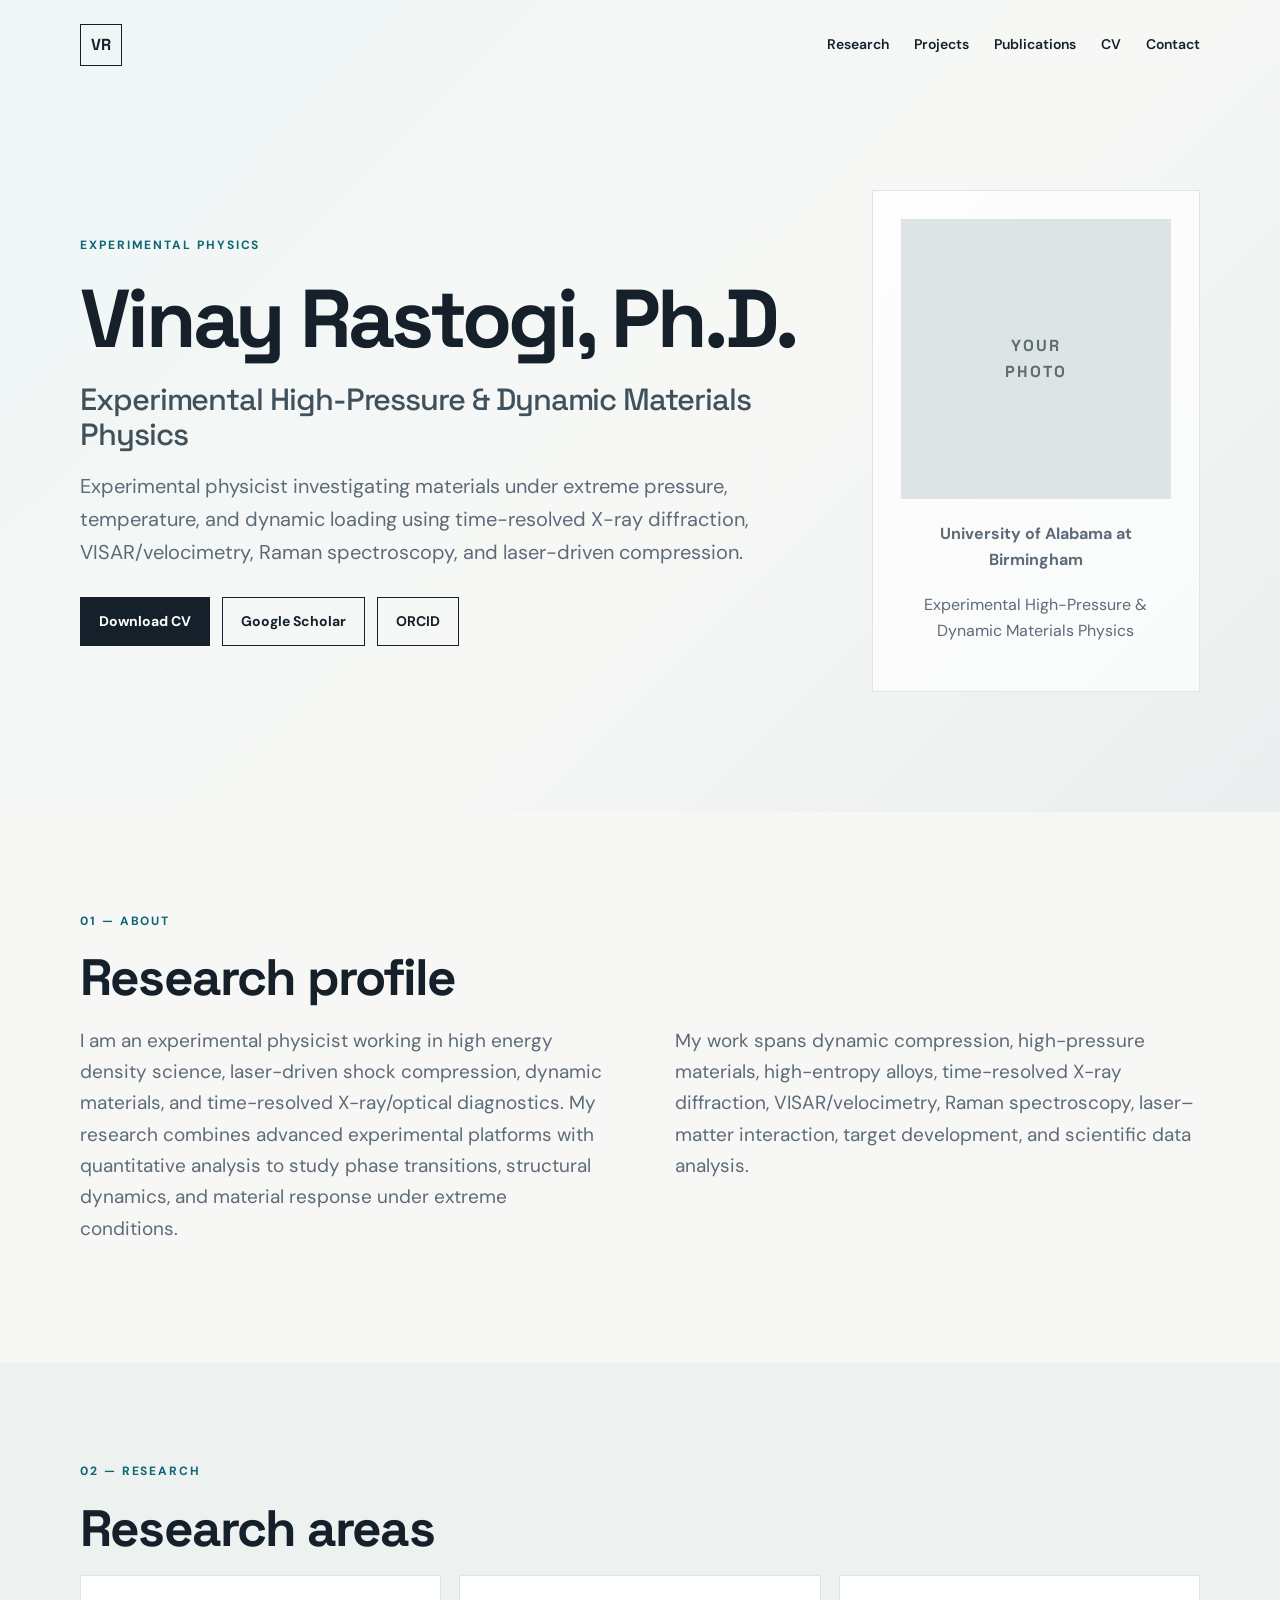
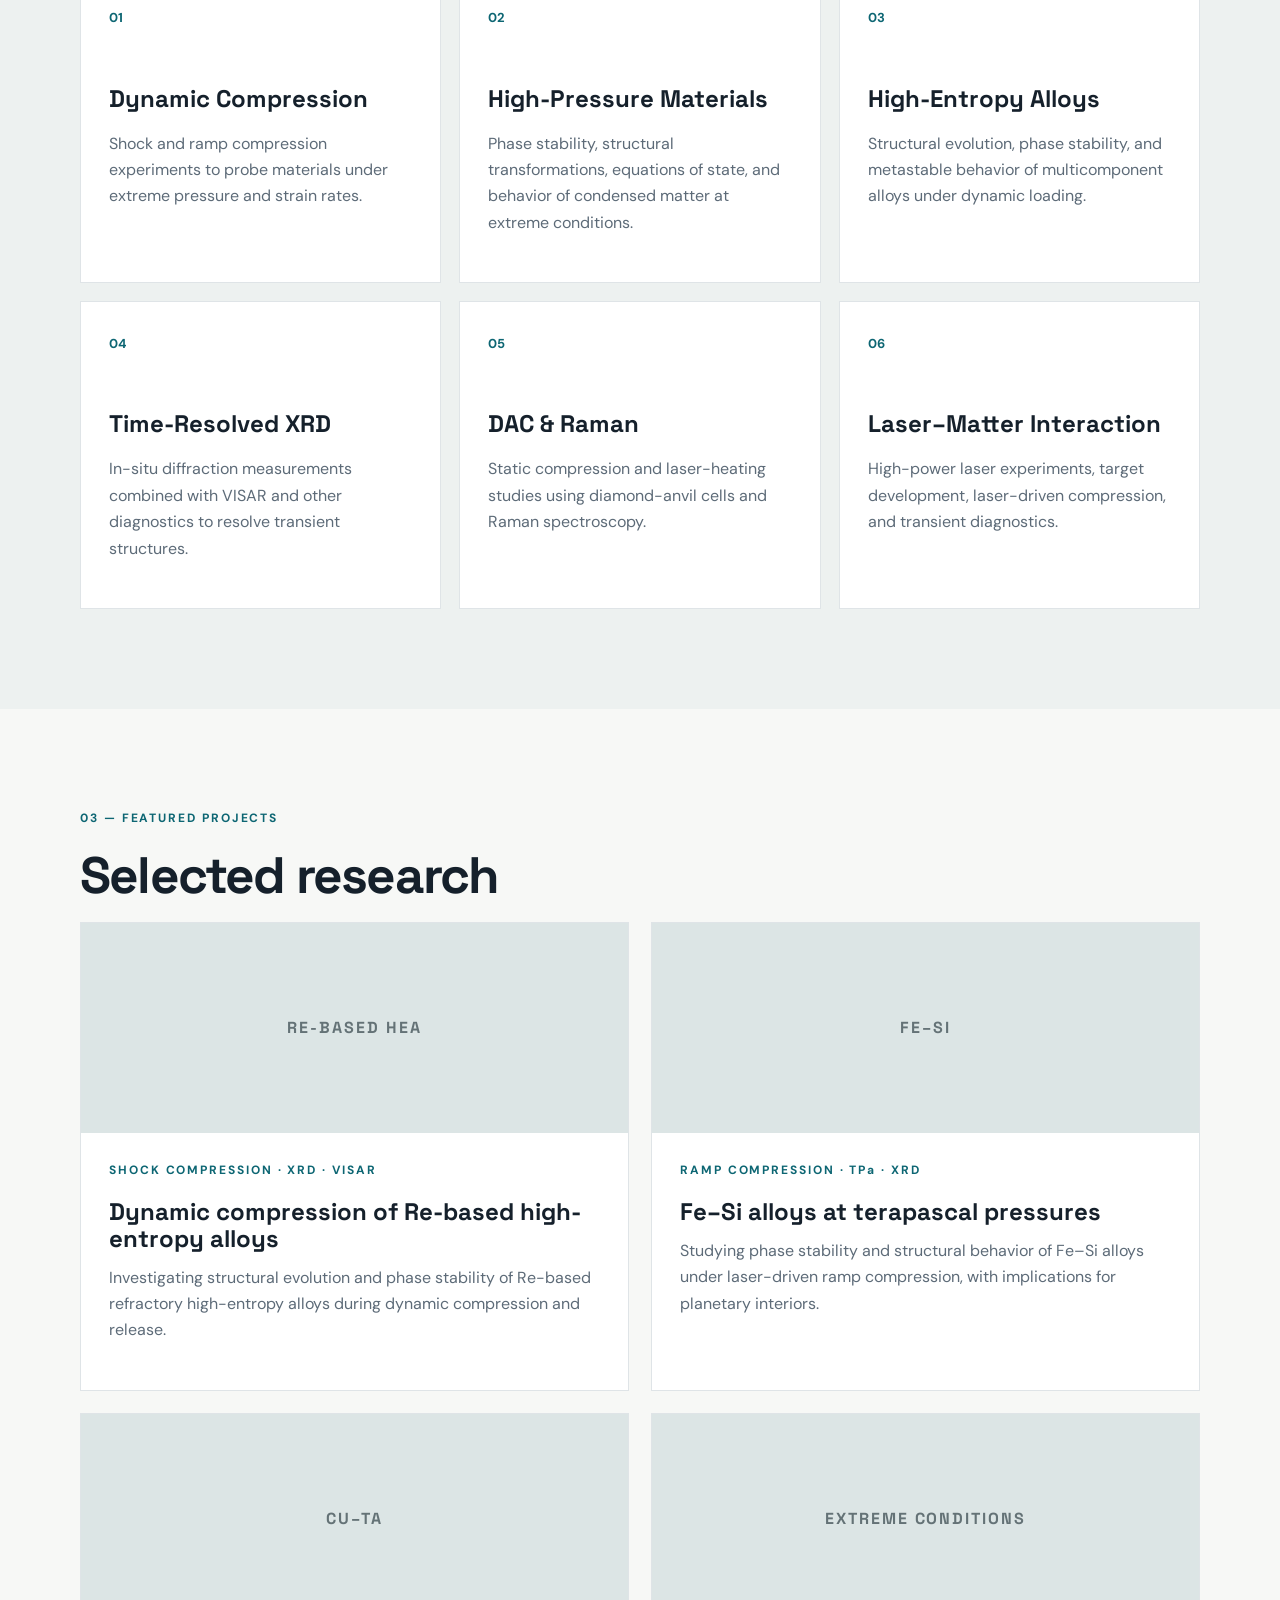
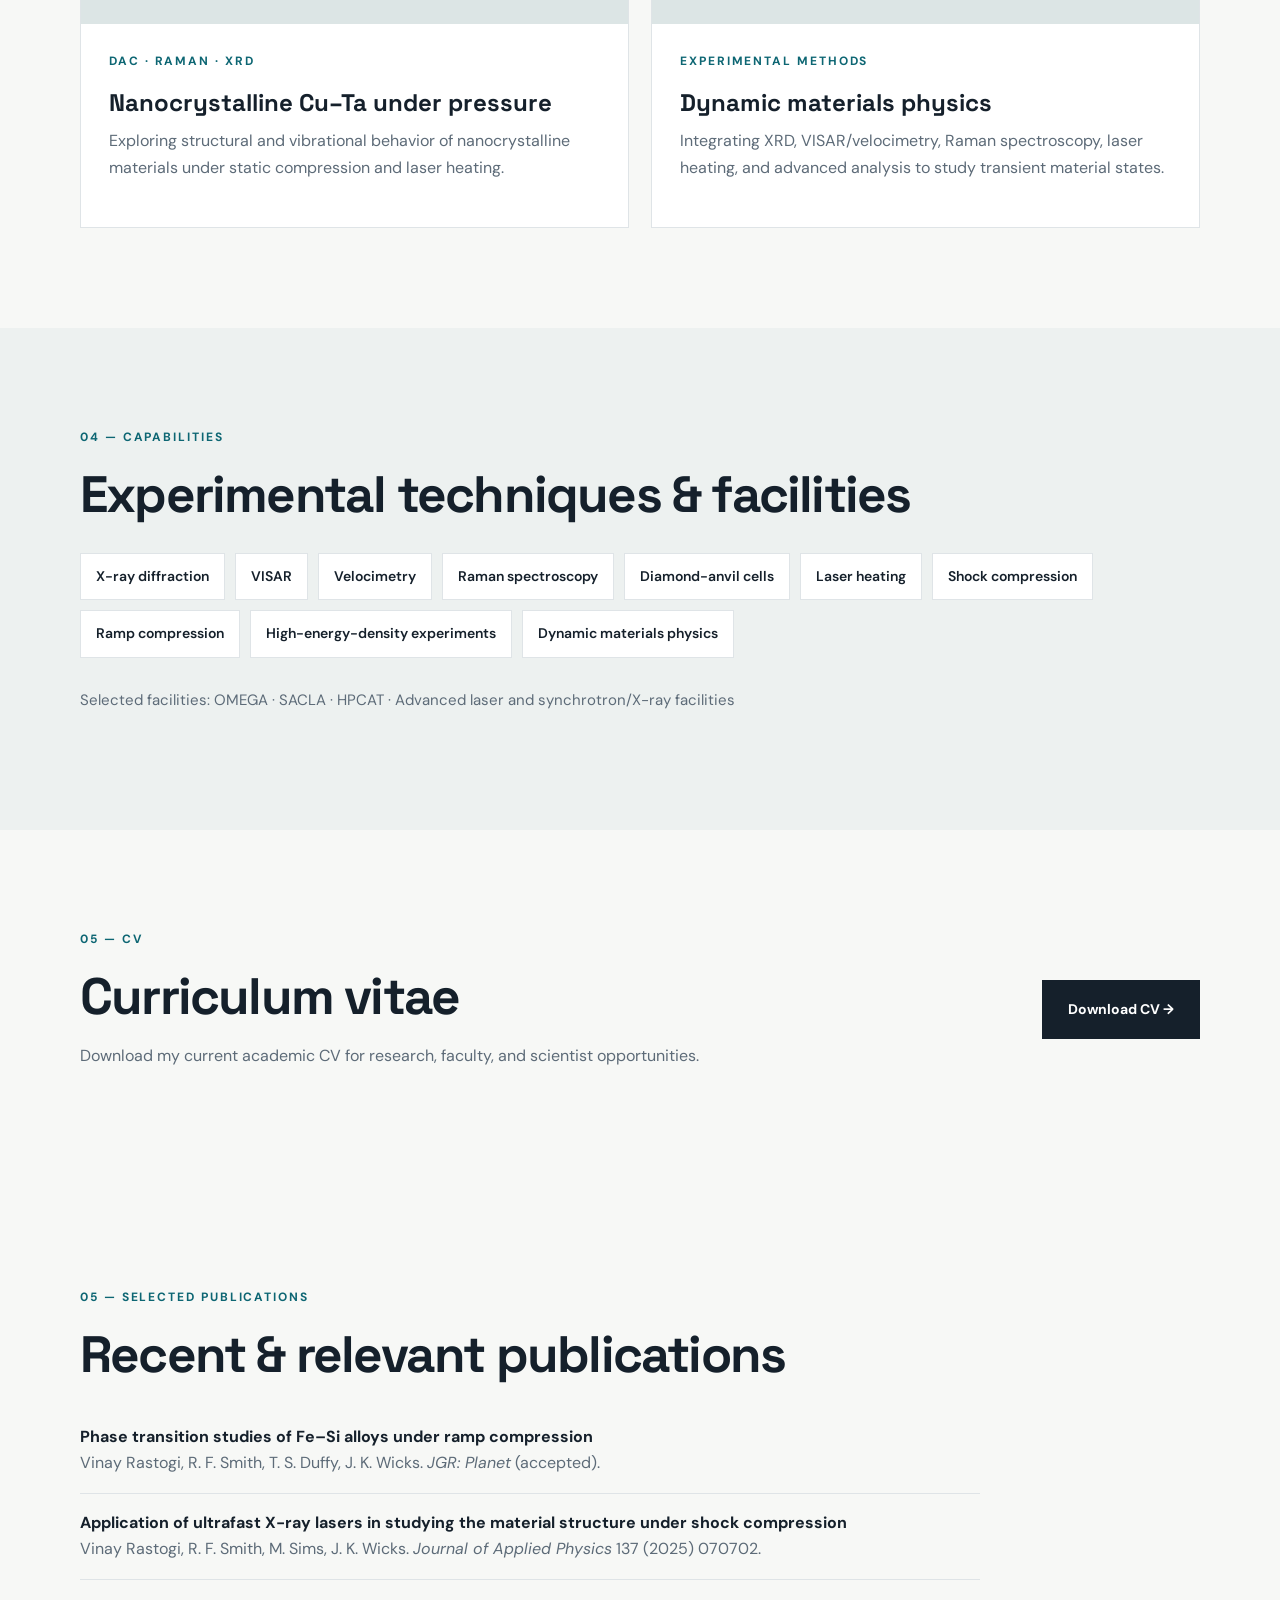
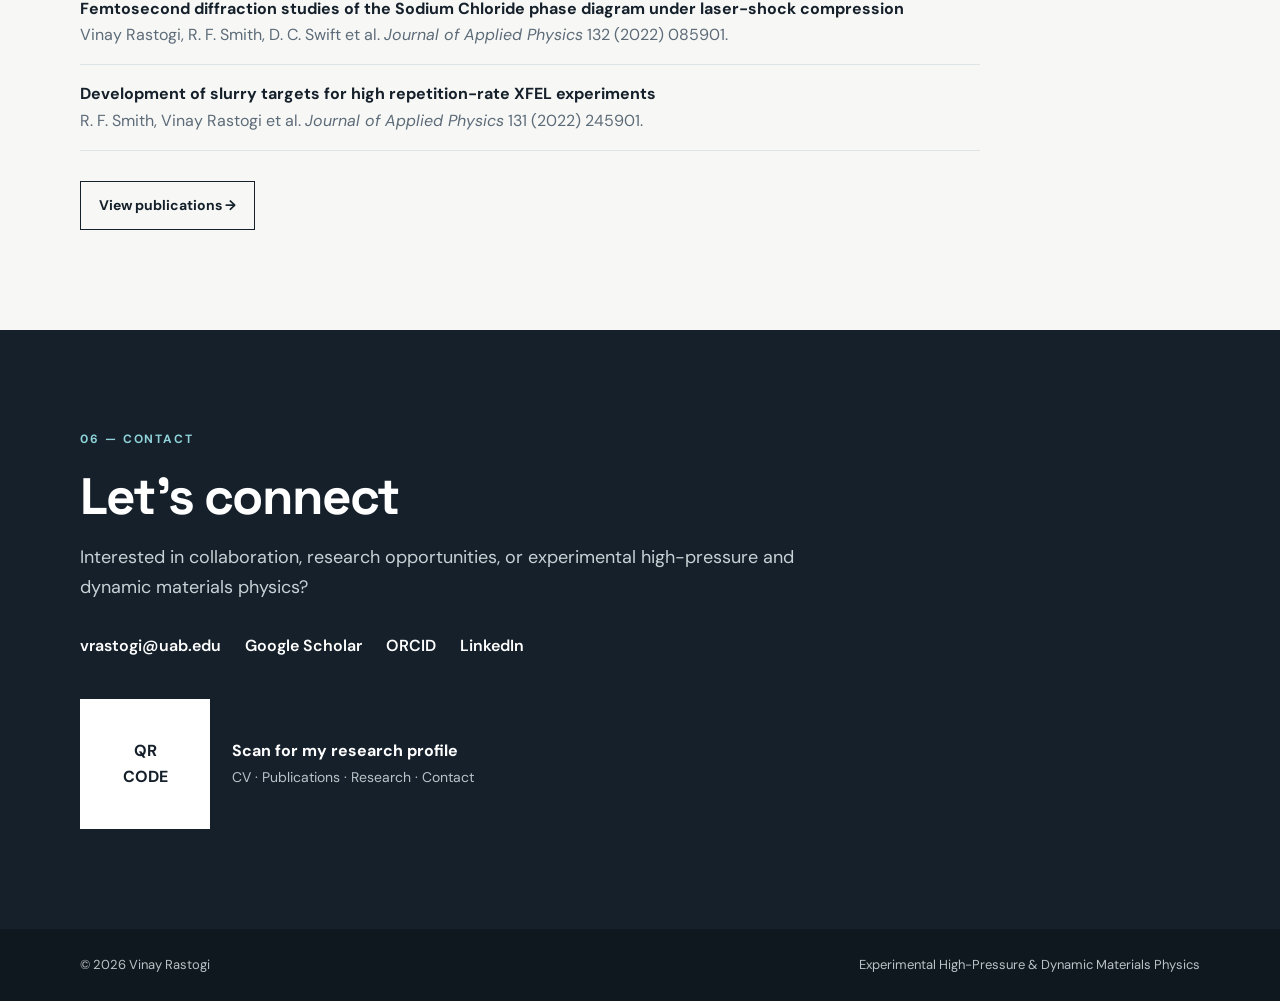
==== index.html @ 96723e89 "Add files via upload Initial website" ====
<!DOCTYPE html>
<html lang="en">
<head>
  <meta charset="UTF-8">
  <meta name="viewport" content="width=device-width, initial-scale=1.0">
  <title>Vinay Rastogi | Experimental High-Pressure & Dynamic Materials Physics</title>
  <meta name="description" content="Academic research profile of Vinay Rastogi, experimental physicist working in high-pressure and dynamic materials physics.">
  <link rel="stylesheet" href="style.css">
</head>
<body>
<header class="hero">
  <nav class="nav container">
    <a class="brand" href="index.html">VR</a>
    <div class="navlinks">
      <a href="#research">Research</a>
      <a href="#projects">Projects</a>
      <a href="publications.html">Publications</a>
      <a href="#cv">CV</a>
      <a href="#contact">Contact</a>
    </div>
  </nav>

  <div class="container hero-content">
    <div>
      <p class="eyebrow">EXPERIMENTAL PHYSICS</p>
      <h1>Vinay Rastogi, Ph.D.</h1>
      <h2>Experimental High-Pressure &amp; Dynamic Materials Physics</h2>
      <p class="lead">
        Experimental physicist investigating materials under extreme pressure,
        temperature, and dynamic loading using time-resolved X-ray diffraction,
        VISAR/velocimetry, Raman spectroscopy, and laser-driven compression.
      </p>
      <div class="buttons">
        <a class="button primary" href="CV_Vinay_Rastogi.pdf">Download CV</a>
        <a class="button" href="https://scholar.google.com/citations?user=3i2ZerMAAAAJ&hl=en" target="_blank" rel="noopener">Google Scholar</a>
        <a class="button" href="https://orcid.org/0000-0002-3988-6908" target="_blank" rel="noopener">ORCID</a>
      </div>
    </div>
    <div class="profile-card">
      <div class="profile-placeholder">YOUR<br>PHOTO</div>
      <p><strong>University of Alabama at Birmingham</strong></p>
      <p>Experimental High-Pressure &amp; Dynamic Materials Physics</p>
    </div>
  </div>
</header>

<main>
<section id="about" class="section container">
  <div class="section-label">01 — ABOUT</div>
  <h2>Research profile</h2>
  <div class="two-col">
    <p>
      I am an experimental physicist working in high energy density science,
      laser-driven shock compression, dynamic materials, and time-resolved
      X-ray/optical diagnostics. My research combines advanced experimental
      platforms with quantitative analysis to study phase transitions,
      structural dynamics, and material response under extreme conditions.
    </p>
    <p>
      My work spans dynamic compression, high-pressure materials, high-entropy
      alloys, time-resolved X-ray diffraction, VISAR/velocimetry, Raman
      spectroscopy, laser–matter interaction, target development, and
      scientific data analysis.
    </p>
  </div>
</section>

<section id="research" class="section alt">
  <div class="container">
    <div class="section-label">02 — RESEARCH</div>
    <h2>Research areas</h2>
    <div class="cards">
      <article class="card"><span>01</span><h3>Dynamic Compression</h3><p>Shock and ramp compression experiments to probe materials under extreme pressure and strain rates.</p></article>
      <article class="card"><span>02</span><h3>High-Pressure Materials</h3><p>Phase stability, structural transformations, equations of state, and behavior of condensed matter at extreme conditions.</p></article>
      <article class="card"><span>03</span><h3>High-Entropy Alloys</h3><p>Structural evolution, phase stability, and metastable behavior of multicomponent alloys under dynamic loading.</p></article>
      <article class="card"><span>04</span><h3>Time-Resolved XRD</h3><p>In-situ diffraction measurements combined with VISAR and other diagnostics to resolve transient structures.</p></article>
      <article class="card"><span>05</span><h3>DAC &amp; Raman</h3><p>Static compression and laser-heating studies using diamond-anvil cells and Raman spectroscopy.</p></article>
      <article class="card"><span>06</span><h3>Laser–Matter Interaction</h3><p>High-power laser experiments, target development, laser-driven compression, and transient diagnostics.</p></article>
    </div>
  </div>
</section>

<section id="projects" class="section container">
  <div class="section-label">03 — FEATURED PROJECTS</div>
  <h2>Selected research</h2>
  <div class="project-grid">
    <article class="project">
      <div class="project-image">RE-BASED HEA</div>
      <div class="project-body">
        <p class="tag">SHOCK COMPRESSION · XRD · VISAR</p>
        <h3>Dynamic compression of Re-based high-entropy alloys</h3>
        <p>Investigating structural evolution and phase stability of Re-based refractory high-entropy alloys during dynamic compression and release.</p>
      </div>
    </article>
    <article class="project">
      <div class="project-image">FE–SI</div>
      <div class="project-body">
        <p class="tag">RAMP COMPRESSION · TPa · XRD</p>
        <h3>Fe–Si alloys at terapascal pressures</h3>
        <p>Studying phase stability and structural behavior of Fe–Si alloys under laser-driven ramp compression, with implications for planetary interiors.</p>
      </div>
    </article>
    <article class="project">
      <div class="project-image">CU–TA</div>
      <div class="project-body">
        <p class="tag">DAC · RAMAN · XRD</p>
        <h3>Nanocrystalline Cu–Ta under pressure</h3>
        <p>Exploring structural and vibrational behavior of nanocrystalline materials under static compression and laser heating.</p>
      </div>
    </article>
    <article class="project">
      <div class="project-image">EXTREME CONDITIONS</div>
      <div class="project-body">
        <p class="tag">EXPERIMENTAL METHODS</p>
        <h3>Dynamic materials physics</h3>
        <p>Integrating XRD, VISAR/velocimetry, Raman spectroscopy, laser heating, and advanced analysis to study transient material states.</p>
      </div>
    </article>
  </div>
</section>

<section class="section alt">
  <div class="container">
    <div class="section-label">04 — CAPABILITIES</div>
    <h2>Experimental techniques &amp; facilities</h2>
    <div class="tech-list">
      <span>X-ray diffraction</span><span>VISAR</span><span>Velocimetry</span><span>Raman spectroscopy</span>
      <span>Diamond-anvil cells</span><span>Laser heating</span><span>Shock compression</span><span>Ramp compression</span>
      <span>High-energy-density experiments</span><span>Dynamic materials physics</span>
    </div>
    <p class="facilities">Selected facilities: OMEGA · SACLA · HPCAT · Advanced laser and synchrotron/X-ray facilities</p>
  </div>
</section>

<section id="cv" class="section container cv-section">
  <div>
    <div class="section-label">05 — CV</div>
    <h2>Curriculum vitae</h2>
    <p>Download my current academic CV for research, faculty, and scientist opportunities.</p>
  </div>
  <a class="button primary large" href="CV_Vinay_Rastogi.pdf">Download CV →</a>
</section>

<section class="section container">
  <div class="section-label">05 — SELECTED PUBLICATIONS</div>
  <h2>Recent &amp; relevant publications</h2>
  <div class="pub-mini">
    <p><strong>Phase transition studies of Fe–Si alloys under ramp compression</strong><br>
    Vinay Rastogi, R. F. Smith, T. S. Duffy, J. K. Wicks. <em>JGR: Planet</em> (accepted).</p>
    <p><strong>Application of ultrafast X-ray lasers in studying the material structure under shock compression</strong><br>
    Vinay Rastogi, R. F. Smith, M. Sims, J. K. Wicks. <em>Journal of Applied Physics</em> 137 (2025) 070702.</p>
    <p><strong>Femtosecond diffraction studies of the Sodium Chloride phase diagram under laser-shock compression</strong><br>
    Vinay Rastogi, R. F. Smith, D. C. Swift et al. <em>Journal of Applied Physics</em> 132 (2022) 085901.</p>
    <p><strong>Development of slurry targets for high repetition-rate XFEL experiments</strong><br>
    R. F. Smith, Vinay Rastogi et al. <em>Journal of Applied Physics</em> 131 (2022) 245901.</p>
  </div>
  <a class="button" href="publications.html">View publications →</a>
</section>

<section id="contact" class="section contact">
  <div class="container">
    <div class="section-label">06 — CONTACT</div>
    <h2>Let's connect</h2>
    <p>Interested in collaboration, research opportunities, or experimental high-pressure and dynamic materials physics?</p>
    <div class="contact-links">
      <a href="mailto:vrastogi@uab.edu">vrastogi@uab.edu</a>
      <a href="https://scholar.google.com/citations?user=3i2ZerMAAAAJ&hl=en" target="_blank" rel="noopener">Google Scholar</a>
      <a href="https://orcid.org/0000-0002-3988-6908" target="_blank" rel="noopener">ORCID</a>
      <a href="https://www.linkedin.com/in/vinay-rastogi-ph-d-826b3411b/" target="_blank" rel="noopener">LinkedIn</a>
    </div>
    <div class="qr-area">
      <div class="qr-placeholder">QR<br>CODE</div>
      <div><strong>Scan for my research profile</strong><br><span>CV · Publications · Research · Contact</span></div>
    </div>
  </div>
</section>
</main>

<footer>
  <div class="container footer-inner">
    <span>© 2026 Vinay Rastogi</span>
    <span>Experimental High-Pressure &amp; Dynamic Materials Physics</span>
  </div>
</footer>
</body>
</html>
---- style.css ----
@import url('https://fonts.googleapis.com/css2?family=DM+Sans:wght@400;500;600;700&family=Space+Grotesk:wght@500;600;700&display=swap');

:root{
  --ink:#15202b; --muted:#5d6b78; --paper:#f7f8f6; --white:#fff;
  --line:#dfe4e7; --accent:#0d6673; --accent2:#dbeff1;
  --max:1120px;
}
*{box-sizing:border-box}
html{scroll-behavior:smooth}
body{margin:0;background:var(--paper);color:var(--ink);font-family:"DM Sans",Arial,sans-serif;line-height:1.65}
h1,h2,h3{font-family:"Space Grotesk",Arial,sans-serif;line-height:1.12;margin:0 0 18px}
h1{font-size:clamp(46px,7vw,82px);letter-spacing:-.045em}
h2{font-size:clamp(34px,4vw,52px);letter-spacing:-.035em}
h3{font-size:24px}
p{margin:0 0 18px;color:var(--muted)}
a{color:var(--accent);text-decoration:none}
.container{width:min(calc(100% - 48px),var(--max));margin:auto}
.hero{background:linear-gradient(135deg,#eef6f6 0%,#f7f8f6 55%,#e9eeee 100%);min-height:690px}
.nav{display:flex;justify-content:space-between;align-items:center;padding:24px 0}
.brand{width:42px;height:42px;border:1px solid var(--ink);display:grid;place-items:center;font-family:"Space Grotesk";font-weight:700;color:var(--ink)}
.navlinks{display:flex;gap:25px;flex-wrap:wrap}
.navlinks a{font-size:14px;font-weight:600;color:var(--ink)}
.hero-content{display:grid;grid-template-columns:1.65fr .75fr;gap:70px;align-items:center;padding:100px 0 120px}
.eyebrow,.section-label,.tag{font-size:12px;letter-spacing:.16em;font-weight:700;color:var(--accent);margin-bottom:18px}
.hero h2{font-size:clamp(22px,2.4vw,31px);font-weight:500;max-width:720px;color:#40515b}
.lead{font-size:20px;max-width:780px}
.buttons{display:flex;gap:12px;flex-wrap:wrap;margin-top:28px}
.button{display:inline-block;padding:12px 18px;border:1px solid var(--ink);color:var(--ink);font-weight:700;font-size:14px}
.button.primary{background:var(--ink);color:white}
.button.large{padding:17px 25px}
.profile-card{background:rgba(255,255,255,.7);border:1px solid var(--line);padding:28px;text-align:center}
.profile-placeholder{height:280px;background:#dce4e5;display:grid;place-items:center;font-family:"Space Grotesk";font-weight:700;letter-spacing:.12em;color:#5e6b70;margin-bottom:22px}
.section{padding:100px 0}
.section.alt{background:#edf1f0}
.two-col{display:grid;grid-template-columns:1fr 1fr;gap:70px;font-size:19px}
.cards{display:grid;grid-template-columns:repeat(3,1fr);gap:18px}
.card{background:var(--white);border:1px solid var(--line);padding:28px;min-height:230px}
.card span{font-size:13px;color:var(--accent);font-weight:700}
.card h3{margin-top:55px}
.project-grid{display:grid;grid-template-columns:1fr 1fr;gap:22px}
.project{background:white;border:1px solid var(--line)}
.project-image{height:210px;background:#dce5e5;display:grid;place-items:center;font-family:"Space Grotesk";font-weight:700;letter-spacing:.12em;color:#647276}
.project-body{padding:28px}
.project-body h3{margin-bottom:12px}
.tech-list{display:flex;flex-wrap:wrap;gap:10px;margin:30px 0}
.tech-list span{background:white;border:1px solid var(--line);padding:11px 15px;font-weight:600;font-size:14px}
.facilities{font-size:15px}
.cv-section{display:flex;justify-content:space-between;align-items:center;gap:30px}
.contact{background:var(--ink);color:white}
.contact p{color:#c8d1d5;max-width:720px;font-size:18px}
.contact h2{color:white}
.contact .section-label{color:#8fd2d8}
.contact-links{display:flex;flex-wrap:wrap;gap:24px;margin:30px 0}
.contact-links a{color:white;font-weight:600}
.qr-area{display:flex;align-items:center;gap:22px;margin-top:40px}
.qr-placeholder{width:130px;height:130px;background:white;color:var(--ink);display:grid;place-items:center;text-align:center;font-weight:700}
.qr-area span{color:#b8c4c8;font-size:14px}
footer{background:#10181f;color:#b9c2c6;padding:25px 0}
.footer-inner{display:flex;justify-content:space-between;gap:20px;font-size:13px}
.footer-inner a{color:white}
.subhero{padding:70px 0;background:#eaf1f0}
.back{font-weight:700;display:inline-block;margin-bottom:70px}
.pub{display:grid;grid-template-columns:110px 1fr;gap:35px;padding:30px 0;border-bottom:1px solid var(--line)}
.pub h3{margin-bottom:8px}.pub p{margin-bottom:8px}.year{font-family:"Space Grotesk";font-weight:700;color:var(--accent)}
@media(max-width:800px){
  .navlinks{display:none}
  .hero-content,.two-col,.cards,.project-grid{grid-template-columns:1fr}
  .hero-content{padding:65px 0 80px;gap:40px}
  .section{padding:70px 0}
  .cv-section{display:block}.cv-section .button{margin-top:20px}
  .footer-inner{display:block}.footer-inner span{display:block;margin-bottom:6px}
}

.pub-mini{max-width:900px;margin:25px 0 30px}.pub-mini p{padding:16px 0;border-bottom:1px solid var(--line);margin:0}.pub-mini strong{color:var(--ink)}
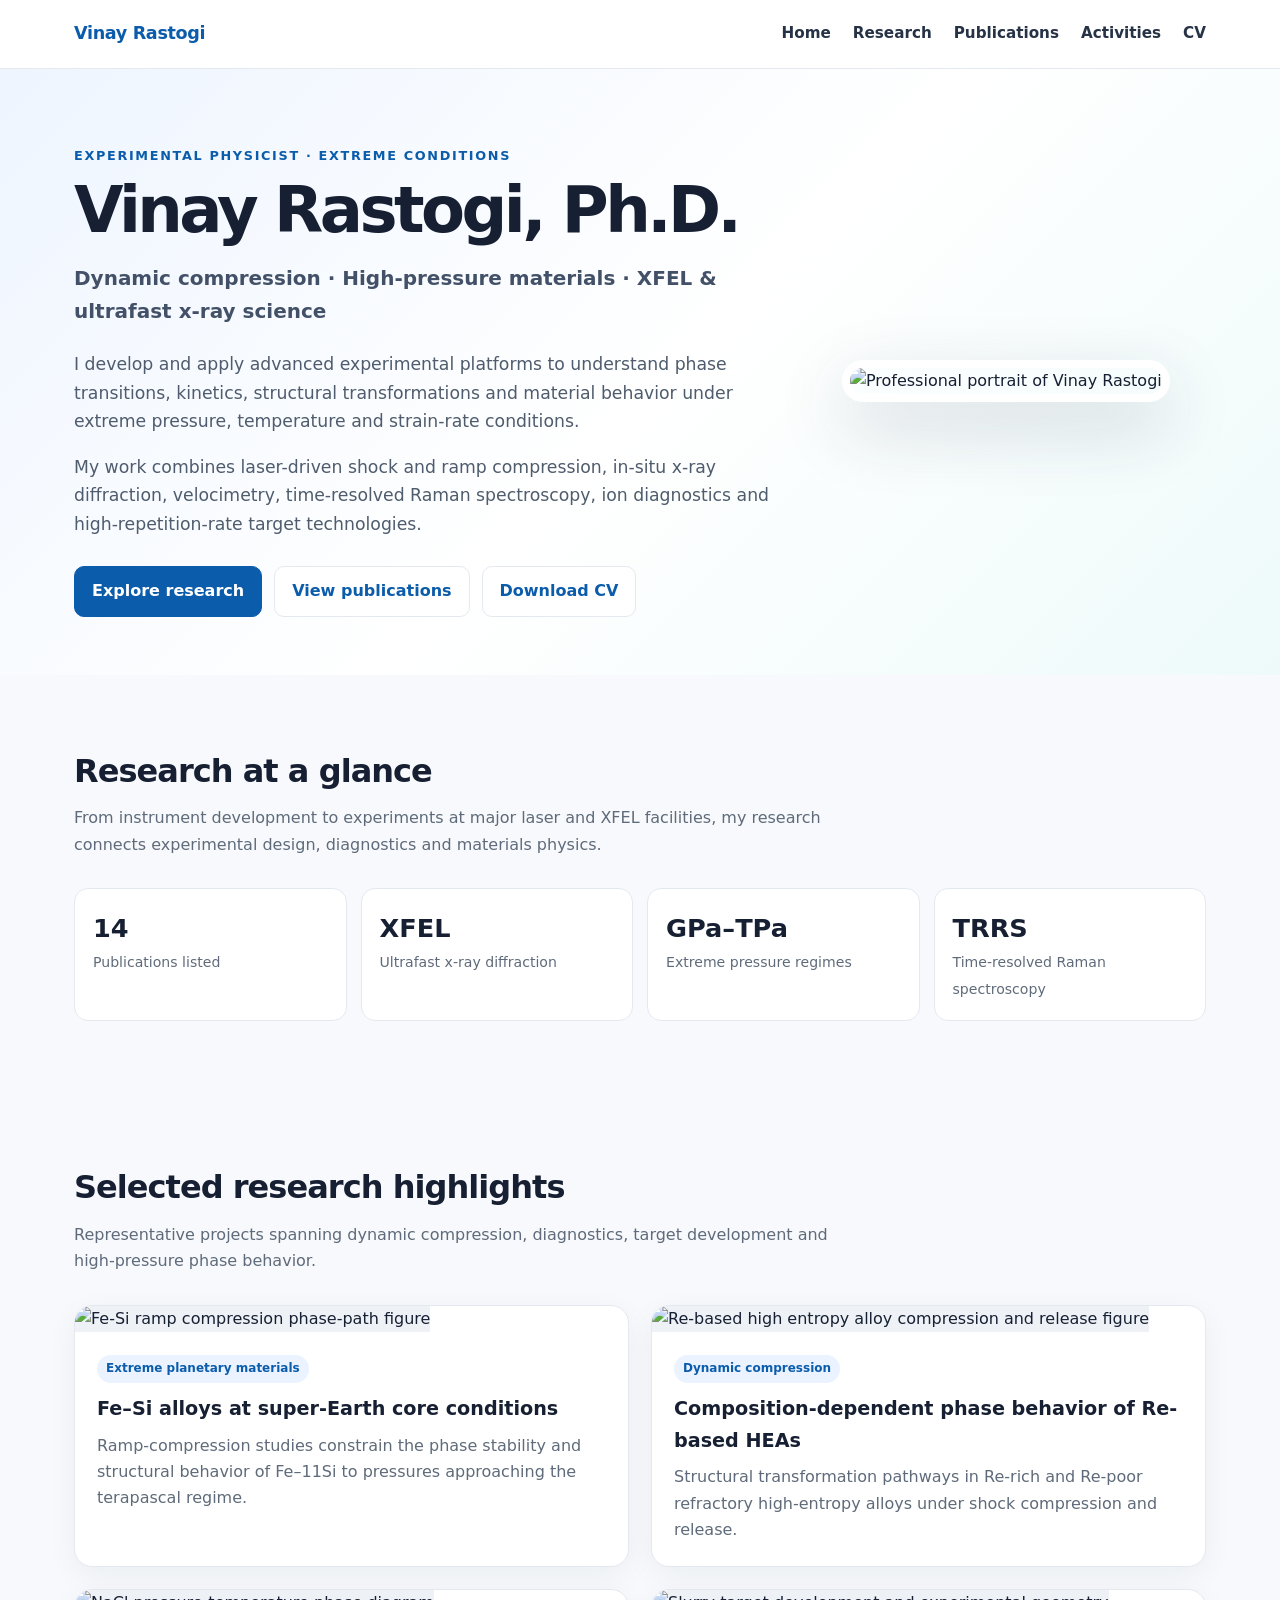
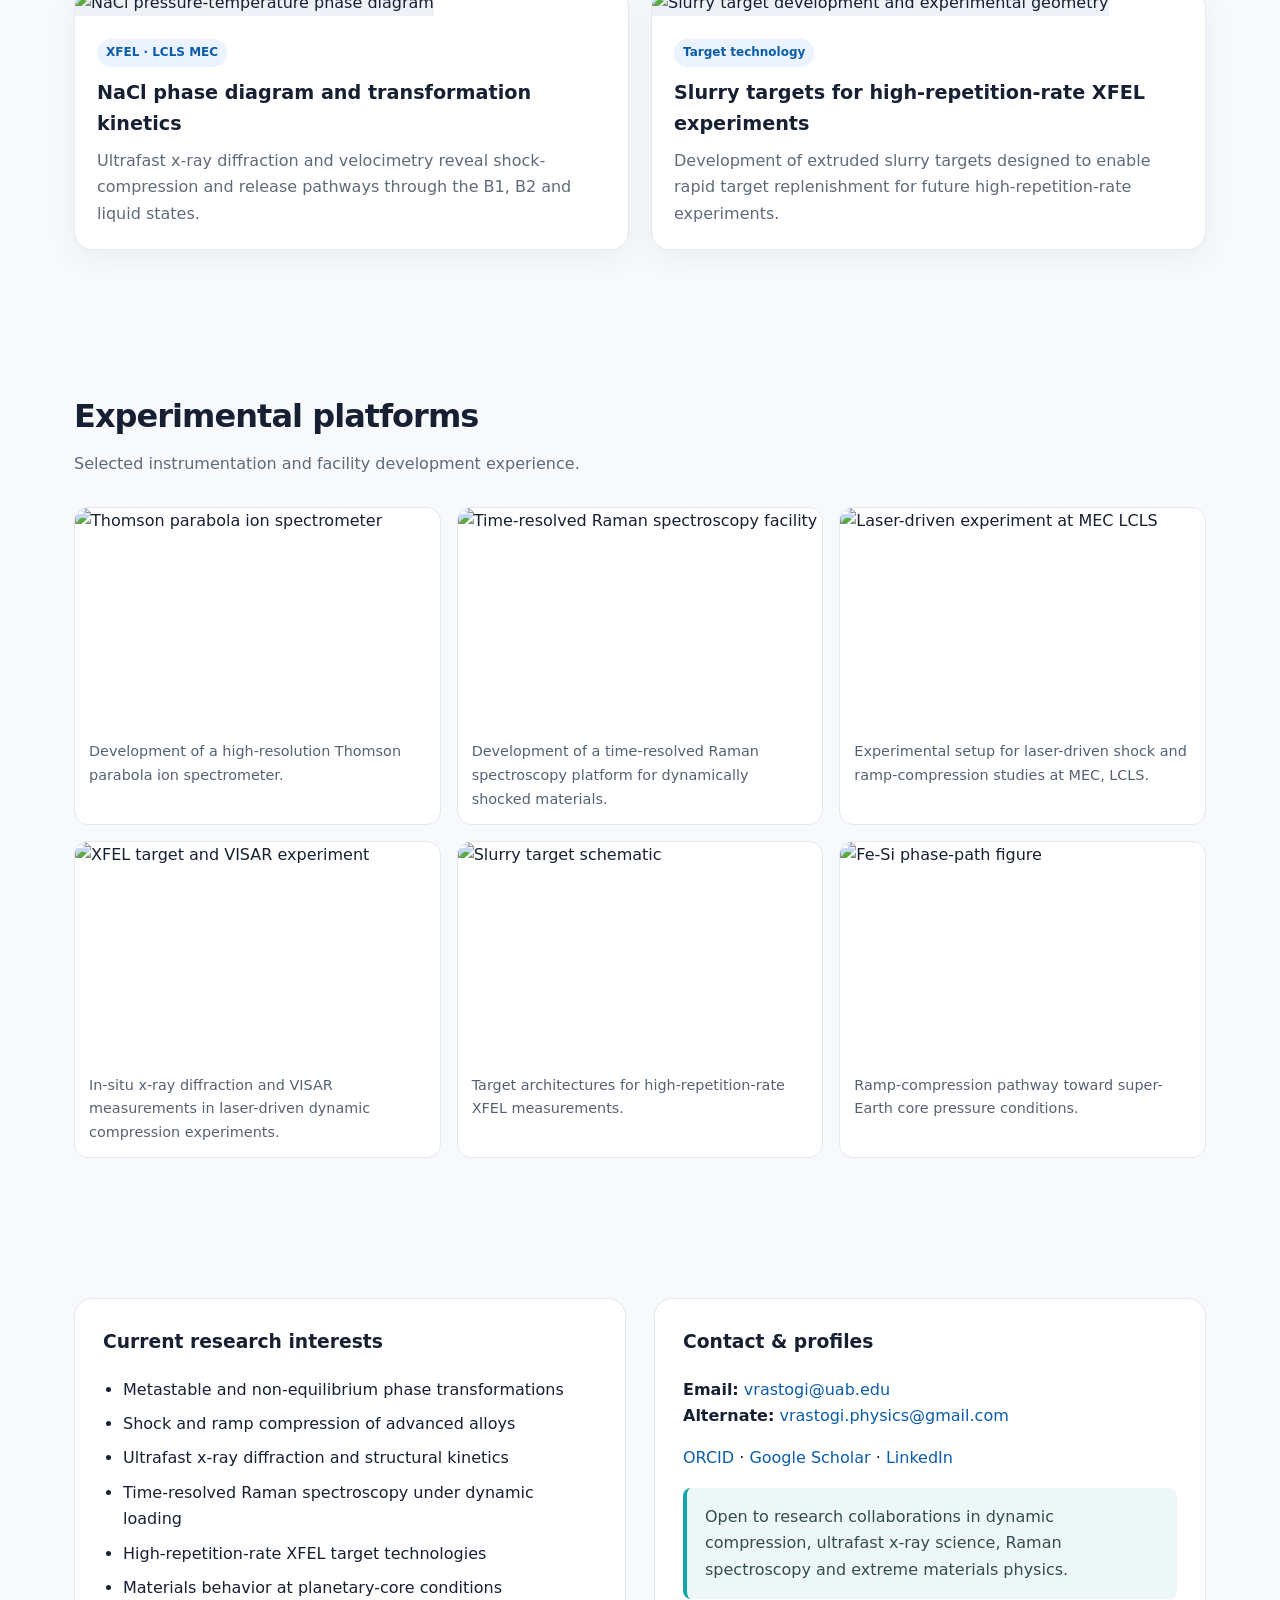
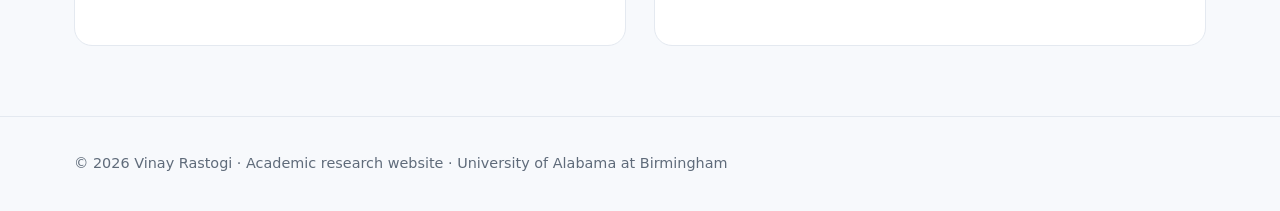
==== commit eb905454: "Add files via upload" ====
--- a/index.html
+++ b/index.html
@@ -1,186 +1,13 @@
-<!DOCTYPE html>
-<html lang="en">
-<head>
-  <meta charset="UTF-8">
-  <meta name="viewport" content="width=device-width, initial-scale=1.0">
-  <title>Vinay Rastogi | Experimental High-Pressure & Dynamic Materials Physics</title>
-  <meta name="description" content="Academic research profile of Vinay Rastogi, experimental physicist working in high-pressure and dynamic materials physics.">
-  <link rel="stylesheet" href="style.css">
-</head>
-<body>
-<header class="hero">
-  <nav class="nav container">
-    <a class="brand" href="index.html">VR</a>
-    <div class="navlinks">
-      <a href="#research">Research</a>
-      <a href="#projects">Projects</a>
-      <a href="publications.html">Publications</a>
-      <a href="#cv">CV</a>
-      <a href="#contact">Contact</a>
-    </div>
-  </nav>
-
-  <div class="container hero-content">
-    <div>
-      <p class="eyebrow">EXPERIMENTAL PHYSICS</p>
-      <h1>Vinay Rastogi, Ph.D.</h1>
-      <h2>Experimental High-Pressure &amp; Dynamic Materials Physics</h2>
-      <p class="lead">
-        Experimental physicist investigating materials under extreme pressure,
-        temperature, and dynamic loading using time-resolved X-ray diffraction,
-        VISAR/velocimetry, Raman spectroscopy, and laser-driven compression.
-      </p>
-      <div class="buttons">
-        <a class="button primary" href="CV_Vinay_Rastogi.pdf">Download CV</a>
-        <a class="button" href="https://scholar.google.com/citations?user=3i2ZerMAAAAJ&hl=en" target="_blank" rel="noopener">Google Scholar</a>
-        <a class="button" href="https://orcid.org/0000-0002-3988-6908" target="_blank" rel="noopener">ORCID</a>
-      </div>
-    </div>
-    <div class="profile-card">
-      <div class="profile-placeholder">YOUR<br>PHOTO</div>
-      <p><strong>University of Alabama at Birmingham</strong></p>
-      <p>Experimental High-Pressure &amp; Dynamic Materials Physics</p>
-    </div>
-  </div>
-</header>
-
-<main>
-<section id="about" class="section container">
-  <div class="section-label">01 — ABOUT</div>
-  <h2>Research profile</h2>
-  <div class="two-col">
-    <p>
-      I am an experimental physicist working in high energy density science,
-      laser-driven shock compression, dynamic materials, and time-resolved
-      X-ray/optical diagnostics. My research combines advanced experimental
-      platforms with quantitative analysis to study phase transitions,
-      structural dynamics, and material response under extreme conditions.
-    </p>
-    <p>
-      My work spans dynamic compression, high-pressure materials, high-entropy
-      alloys, time-resolved X-ray diffraction, VISAR/velocimetry, Raman
-      spectroscopy, laser–matter interaction, target development, and
-      scientific data analysis.
-    </p>
-  </div>
-</section>
-
-<section id="research" class="section alt">
-  <div class="container">
-    <div class="section-label">02 — RESEARCH</div>
-    <h2>Research areas</h2>
-    <div class="cards">
-      <article class="card"><span>01</span><h3>Dynamic Compression</h3><p>Shock and ramp compression experiments to probe materials under extreme pressure and strain rates.</p></article>
-      <article class="card"><span>02</span><h3>High-Pressure Materials</h3><p>Phase stability, structural transformations, equations of state, and behavior of condensed matter at extreme conditions.</p></article>
-      <article class="card"><span>03</span><h3>High-Entropy Alloys</h3><p>Structural evolution, phase stability, and metastable behavior of multicomponent alloys under dynamic loading.</p></article>
-      <article class="card"><span>04</span><h3>Time-Resolved XRD</h3><p>In-situ diffraction measurements combined with VISAR and other diagnostics to resolve transient structures.</p></article>
-      <article class="card"><span>05</span><h3>DAC &amp; Raman</h3><p>Static compression and laser-heating studies using diamond-anvil cells and Raman spectroscopy.</p></article>
-      <article class="card"><span>06</span><h3>Laser–Matter Interaction</h3><p>High-power laser experiments, target development, laser-driven compression, and transient diagnostics.</p></article>
-    </div>
-  </div>
-</section>
-
-<section id="projects" class="section container">
-  <div class="section-label">03 — FEATURED PROJECTS</div>
-  <h2>Selected research</h2>
-  <div class="project-grid">
-    <article class="project">
-      <div class="project-image">RE-BASED HEA</div>
-      <div class="project-body">
-        <p class="tag">SHOCK COMPRESSION · XRD · VISAR</p>
-        <h3>Dynamic compression of Re-based high-entropy alloys</h3>
-        <p>Investigating structural evolution and phase stability of Re-based refractory high-entropy alloys during dynamic compression and release.</p>
-      </div>
-    </article>
-    <article class="project">
-      <div class="project-image">FE–SI</div>
-      <div class="project-body">
-        <p class="tag">RAMP COMPRESSION · TPa · XRD</p>
-        <h3>Fe–Si alloys at terapascal pressures</h3>
-        <p>Studying phase stability and structural behavior of Fe–Si alloys under laser-driven ramp compression, with implications for planetary interiors.</p>
-      </div>
-    </article>
-    <article class="project">
-      <div class="project-image">CU–TA</div>
-      <div class="project-body">
-        <p class="tag">DAC · RAMAN · XRD</p>
-        <h3>Nanocrystalline Cu–Ta under pressure</h3>
-        <p>Exploring structural and vibrational behavior of nanocrystalline materials under static compression and laser heating.</p>
-      </div>
-    </article>
-    <article class="project">
-      <div class="project-image">EXTREME CONDITIONS</div>
-      <div class="project-body">
-        <p class="tag">EXPERIMENTAL METHODS</p>
-        <h3>Dynamic materials physics</h3>
-        <p>Integrating XRD, VISAR/velocimetry, Raman spectroscopy, laser heating, and advanced analysis to study transient material states.</p>
-      </div>
-    </article>
-  </div>
-</section>
-
-<section class="section alt">
-  <div class="container">
-    <div class="section-label">04 — CAPABILITIES</div>
-    <h2>Experimental techniques &amp; facilities</h2>
-    <div class="tech-list">
-      <span>X-ray diffraction</span><span>VISAR</span><span>Velocimetry</span><span>Raman spectroscopy</span>
-      <span>Diamond-anvil cells</span><span>Laser heating</span><span>Shock compression</span><span>Ramp compression</span>
-      <span>High-energy-density experiments</span><span>Dynamic materials physics</span>
-    </div>
-    <p class="facilities">Selected facilities: OMEGA · SACLA · HPCAT · Advanced laser and synchrotron/X-ray facilities</p>
-  </div>
-</section>
-
-<section id="cv" class="section container cv-section">
-  <div>
-    <div class="section-label">05 — CV</div>
-    <h2>Curriculum vitae</h2>
-    <p>Download my current academic CV for research, faculty, and scientist opportunities.</p>
-  </div>
-  <a class="button primary large" href="CV_Vinay_Rastogi.pdf">Download CV →</a>
-</section>
-
-<section class="section container">
-  <div class="section-label">05 — SELECTED PUBLICATIONS</div>
-  <h2>Recent &amp; relevant publications</h2>
-  <div class="pub-mini">
-    <p><strong>Phase transition studies of Fe–Si alloys under ramp compression</strong><br>
-    Vinay Rastogi, R. F. Smith, T. S. Duffy, J. K. Wicks. <em>JGR: Planet</em> (accepted).</p>
-    <p><strong>Application of ultrafast X-ray lasers in studying the material structure under shock compression</strong><br>
-    Vinay Rastogi, R. F. Smith, M. Sims, J. K. Wicks. <em>Journal of Applied Physics</em> 137 (2025) 070702.</p>
-    <p><strong>Femtosecond diffraction studies of the Sodium Chloride phase diagram under laser-shock compression</strong><br>
-    Vinay Rastogi, R. F. Smith, D. C. Swift et al. <em>Journal of Applied Physics</em> 132 (2022) 085901.</p>
-    <p><strong>Development of slurry targets for high repetition-rate XFEL experiments</strong><br>
-    R. F. Smith, Vinay Rastogi et al. <em>Journal of Applied Physics</em> 131 (2022) 245901.</p>
-  </div>
-  <a class="button" href="publications.html">View publications →</a>
-</section>
-
-<section id="contact" class="section contact">
-  <div class="container">
-    <div class="section-label">06 — CONTACT</div>
-    <h2>Let's connect</h2>
-    <p>Interested in collaboration, research opportunities, or experimental high-pressure and dynamic materials physics?</p>
-    <div class="contact-links">
-      <a href="mailto:vrastogi@uab.edu">vrastogi@uab.edu</a>
-      <a href="https://scholar.google.com/citations?user=3i2ZerMAAAAJ&hl=en" target="_blank" rel="noopener">Google Scholar</a>
-      <a href="https://orcid.org/0000-0002-3988-6908" target="_blank" rel="noopener">ORCID</a>
-      <a href="https://www.linkedin.com/in/vinay-rastogi-ph-d-826b3411b/" target="_blank" rel="noopener">LinkedIn</a>
-    </div>
-    <div class="qr-area">
-      <div class="qr-placeholder">QR<br>CODE</div>
-      <div><strong>Scan for my research profile</strong><br><span>CV · Publications · Research · Contact</span></div>
-    </div>
-  </div>
-</section>
-</main>
-
-<footer>
-  <div class="container footer-inner">
-    <span>© 2026 Vinay Rastogi</span>
-    <span>Experimental High-Pressure &amp; Dynamic Materials Physics</span>
-  </div>
-</footer>
-</body>
-</html>
+<!doctype html><html lang="en"><head><meta charset="utf-8"><meta name="viewport" content="width=device-width,initial-scale=1"><meta name="description" content="Vinay Rastogi — research in high-pressure physics, dynamic compression, XFELs, ultrafast x-ray diffraction, Raman spectroscopy and extreme materials science."><title>Vinay Rastogi | Dynamic Materials & High-Pressure Physics</title><link rel="stylesheet" href="style.css"></head><body>
+<nav class="nav"><div class="wrap navin"><a class="brand" href="index.html">Vinay Rastogi</a><div class="links"><a href="index.html">Home</a><a href="research.html">Research</a><a href="publications.html">Publications</a><a href="activities.html">Activities</a><a href="CV_Vinay_Rastogi.pdf">CV</a></div></div></nav>
+<header class="hero"><div class="wrap hero-grid"><div><div class="eyebrow">Experimental physicist · Extreme conditions</div><h1>Vinay Rastogi, Ph.D.</h1><h2>Dynamic compression · High-pressure materials · XFEL & ultrafast x-ray science</h2><p>I develop and apply advanced experimental platforms to understand phase transitions, kinetics, structural transformations and material behavior under extreme pressure, temperature and strain-rate conditions.</p><p>My work combines laser-driven shock and ramp compression, in-situ x-ray diffraction, velocimetry, time-resolved Raman spectroscopy, ion diagnostics and high-repetition-rate target technologies.</p><div class="buttons"><a class="btn primary" href="research.html">Explore research</a><a class="btn" href="publications.html">View publications</a><a class="btn" href="CV_Vinay_Rastogi.pdf">Download CV</a></div></div><div><img class="portrait" src="images/profile.png" alt="Professional portrait of Vinay Rastogi"></div></div></header>
+<section><div class="wrap"><div class="section-head"><h2>Research at a glance</h2><p>From instrument development to experiments at major laser and XFEL facilities, my research connects experimental design, diagnostics and materials physics.</p></div><div class="stats"><div class="stat"><strong>14</strong><span>Publications listed</span></div><div class="stat"><strong>XFEL</strong><span>Ultrafast x-ray diffraction</span></div><div class="stat"><strong>GPa–TPa</strong><span>Extreme pressure regimes</span></div><div class="stat"><strong>TRRS</strong><span>Time-resolved Raman spectroscopy</span></div></div></div></section>
+<section><div class="wrap"><div class="section-head"><h2>Selected research highlights</h2><p>Representative projects spanning dynamic compression, diagnostics, target development and high-pressure phase behavior.</p></div><div class="cards">
+<article class="card"><img src="images/fe-si.png" alt="Fe-Si ramp compression phase-path figure"><div class="card-body"><span class="tag">Extreme planetary materials</span><h3>Fe–Si alloys at super-Earth core conditions</h3><p>Ramp-compression studies constrain the phase stability and structural behavior of Fe–11Si to pressures approaching the terapascal regime.</p></div></article>
+<article class="card"><img src="images/re-hea.png" alt="Re-based high entropy alloy compression and release figure"><div class="card-body"><span class="tag">Dynamic compression</span><h3>Composition-dependent phase behavior of Re-based HEAs</h3><p>Structural transformation pathways in Re-rich and Re-poor refractory high-entropy alloys under shock compression and release.</p></div></article>
+<article class="card"><img src="images/nacl-phase-diagram.png" alt="NaCl pressure-temperature phase diagram"><div class="card-body"><span class="tag">XFEL · LCLS MEC</span><h3>NaCl phase diagram and transformation kinetics</h3><p>Ultrafast x-ray diffraction and velocimetry reveal shock-compression and release pathways through the B1, B2 and liquid states.</p></div></article>
+<article class="card"><img src="images/slurry-targets.png" alt="Slurry target development and experimental geometry"><div class="card-body"><span class="tag">Target technology</span><h3>Slurry targets for high-repetition-rate XFEL experiments</h3><p>Development of extruded slurry targets designed to enable rapid target replenishment for future high-repetition-rate experiments.</p></div></article>
+</div></div></section>
+<section><div class="wrap"><div class="section-head"><h2>Experimental platforms</h2><p>Selected instrumentation and facility development experience.</p></div><div class="gallery"><figure><img src="images/thomson-parabola.png" alt="Thomson parabola ion spectrometer"><figcaption>Development of a high-resolution Thomson parabola ion spectrometer.</figcaption></figure><figure><img src="images/trrs.png" alt="Time-resolved Raman spectroscopy facility"><figcaption>Development of a time-resolved Raman spectroscopy platform for dynamically shocked materials.</figcaption></figure><figure><img src="images/mec-lcls.png" alt="Laser-driven experiment at MEC LCLS"><figcaption>Experimental setup for laser-driven shock and ramp-compression studies at MEC, LCLS.</figcaption></figure><figure><img src="images/mec-xfel.png" alt="XFEL target and VISAR experiment"><figcaption>In-situ x-ray diffraction and VISAR measurements in laser-driven dynamic compression experiments.</figcaption></figure><figure><img src="images/slurry-targets.png" alt="Slurry target schematic"><figcaption>Target architectures for high-repetition-rate XFEL measurements.</figcaption></figure><figure><img src="images/fe-si.png" alt="Fe-Si phase-path figure"><figcaption>Ramp-compression pathway toward super-Earth core pressure conditions.</figcaption></figure></div></div></section>
+<section><div class="wrap split"><div class="panel"><h3>Current research interests</h3><ul class="list"><li>Metastable and non-equilibrium phase transformations</li><li>Shock and ramp compression of advanced alloys</li><li>Ultrafast x-ray diffraction and structural kinetics</li><li>Time-resolved Raman spectroscopy under dynamic loading</li><li>High-repetition-rate XFEL target technologies</li><li>Materials behavior at planetary-core conditions</li></ul></div><div class="panel"><h3>Contact & profiles</h3><p><strong>Email:</strong> <a href="mailto:vrastogi@uab.edu">vrastogi@uab.edu</a><br><strong>Alternate:</strong> <a href="mailto:vrastogi.physics@gmail.com">vrastogi.physics@gmail.com</a></p><p><a href="https://orcid.org/0000-0002-3988-6908" target="_blank" rel="noopener">ORCID</a> · <a href="https://scholar.google.com/citations?user=3i2ZerMAAAAJ&hl=en" target="_blank" rel="noopener">Google Scholar</a> · <a href="https://www.linkedin.com/in/vinay-rastogi-ph-d-826b3411b/" target="_blank" rel="noopener">LinkedIn</a></p><div class="note">Open to research collaborations in dynamic compression, ultrafast x-ray science, Raman spectroscopy and extreme materials physics.</div></div></div></section>
+<footer class="footer"><div class="wrap">© 2026 Vinay Rastogi · Academic research website · University of Alabama at Birmingham</div></footer></body></html>
--- a/style.css
+++ b/style.css
@@ -1,74 +1,4 @@
-@import url('https://fonts.googleapis.com/css2?family=DM+Sans:wght@400;500;600;700&family=Space+Grotesk:wght@500;600;700&display=swap');
-
-:root{
-  --ink:#15202b; --muted:#5d6b78; --paper:#f7f8f6; --white:#fff;
-  --line:#dfe4e7; --accent:#0d6673; --accent2:#dbeff1;
-  --max:1120px;
-}
-*{box-sizing:border-box}
-html{scroll-behavior:smooth}
-body{margin:0;background:var(--paper);color:var(--ink);font-family:"DM Sans",Arial,sans-serif;line-height:1.65}
-h1,h2,h3{font-family:"Space Grotesk",Arial,sans-serif;line-height:1.12;margin:0 0 18px}
-h1{font-size:clamp(46px,7vw,82px);letter-spacing:-.045em}
-h2{font-size:clamp(34px,4vw,52px);letter-spacing:-.035em}
-h3{font-size:24px}
-p{margin:0 0 18px;color:var(--muted)}
-a{color:var(--accent);text-decoration:none}
-.container{width:min(calc(100% - 48px),var(--max));margin:auto}
-.hero{background:linear-gradient(135deg,#eef6f6 0%,#f7f8f6 55%,#e9eeee 100%);min-height:690px}
-.nav{display:flex;justify-content:space-between;align-items:center;padding:24px 0}
-.brand{width:42px;height:42px;border:1px solid var(--ink);display:grid;place-items:center;font-family:"Space Grotesk";font-weight:700;color:var(--ink)}
-.navlinks{display:flex;gap:25px;flex-wrap:wrap}
-.navlinks a{font-size:14px;font-weight:600;color:var(--ink)}
-.hero-content{display:grid;grid-template-columns:1.65fr .75fr;gap:70px;align-items:center;padding:100px 0 120px}
-.eyebrow,.section-label,.tag{font-size:12px;letter-spacing:.16em;font-weight:700;color:var(--accent);margin-bottom:18px}
-.hero h2{font-size:clamp(22px,2.4vw,31px);font-weight:500;max-width:720px;color:#40515b}
-.lead{font-size:20px;max-width:780px}
-.buttons{display:flex;gap:12px;flex-wrap:wrap;margin-top:28px}
-.button{display:inline-block;padding:12px 18px;border:1px solid var(--ink);color:var(--ink);font-weight:700;font-size:14px}
-.button.primary{background:var(--ink);color:white}
-.button.large{padding:17px 25px}
-.profile-card{background:rgba(255,255,255,.7);border:1px solid var(--line);padding:28px;text-align:center}
-.profile-placeholder{height:280px;background:#dce4e5;display:grid;place-items:center;font-family:"Space Grotesk";font-weight:700;letter-spacing:.12em;color:#5e6b70;margin-bottom:22px}
-.section{padding:100px 0}
-.section.alt{background:#edf1f0}
-.two-col{display:grid;grid-template-columns:1fr 1fr;gap:70px;font-size:19px}
-.cards{display:grid;grid-template-columns:repeat(3,1fr);gap:18px}
-.card{background:var(--white);border:1px solid var(--line);padding:28px;min-height:230px}
-.card span{font-size:13px;color:var(--accent);font-weight:700}
-.card h3{margin-top:55px}
-.project-grid{display:grid;grid-template-columns:1fr 1fr;gap:22px}
-.project{background:white;border:1px solid var(--line)}
-.project-image{height:210px;background:#dce5e5;display:grid;place-items:center;font-family:"Space Grotesk";font-weight:700;letter-spacing:.12em;color:#647276}
-.project-body{padding:28px}
-.project-body h3{margin-bottom:12px}
-.tech-list{display:flex;flex-wrap:wrap;gap:10px;margin:30px 0}
-.tech-list span{background:white;border:1px solid var(--line);padding:11px 15px;font-weight:600;font-size:14px}
-.facilities{font-size:15px}
-.cv-section{display:flex;justify-content:space-between;align-items:center;gap:30px}
-.contact{background:var(--ink);color:white}
-.contact p{color:#c8d1d5;max-width:720px;font-size:18px}
-.contact h2{color:white}
-.contact .section-label{color:#8fd2d8}
-.contact-links{display:flex;flex-wrap:wrap;gap:24px;margin:30px 0}
-.contact-links a{color:white;font-weight:600}
-.qr-area{display:flex;align-items:center;gap:22px;margin-top:40px}
-.qr-placeholder{width:130px;height:130px;background:white;color:var(--ink);display:grid;place-items:center;text-align:center;font-weight:700}
-.qr-area span{color:#b8c4c8;font-size:14px}
-footer{background:#10181f;color:#b9c2c6;padding:25px 0}
-.footer-inner{display:flex;justify-content:space-between;gap:20px;font-size:13px}
-.footer-inner a{color:white}
-.subhero{padding:70px 0;background:#eaf1f0}
-.back{font-weight:700;display:inline-block;margin-bottom:70px}
-.pub{display:grid;grid-template-columns:110px 1fr;gap:35px;padding:30px 0;border-bottom:1px solid var(--line)}
-.pub h3{margin-bottom:8px}.pub p{margin-bottom:8px}.year{font-family:"Space Grotesk";font-weight:700;color:var(--accent)}
-@media(max-width:800px){
-  .navlinks{display:none}
-  .hero-content,.two-col,.cards,.project-grid{grid-template-columns:1fr}
-  .hero-content{padding:65px 0 80px;gap:40px}
-  .section{padding:70px 0}
-  .cv-section{display:block}.cv-section .button{margin-top:20px}
-  .footer-inner{display:block}.footer-inner span{display:block;margin-bottom:6px}
-}
-
-.pub-mini{max-width:900px;margin:25px 0 30px}.pub-mini p{padding:16px 0;border-bottom:1px solid var(--line);margin:0}.pub-mini strong{color:var(--ink)}
+:root{--ink:#172033;--muted:#5f6b7a;--accent:#0b5cab;--accent2:#12a6a6;--bg:#f7f9fc;--card:#fff;--line:#e4e9f0;--max:1180px}
+*{box-sizing:border-box}html{scroll-behavior:smooth}body{margin:0;font-family:Inter,system-ui,-apple-system,BlinkMacSystemFont,"Segoe UI",Arial,sans-serif;color:var(--ink);background:var(--bg);line-height:1.65}a{color:var(--accent);text-decoration:none}a:hover{text-decoration:underline}.wrap{max-width:var(--max);margin:auto;padding:0 24px}.nav{position:sticky;top:0;z-index:20;background:rgba(255,255,255,.94);backdrop-filter:blur(10px);border-bottom:1px solid var(--line)}.navin{display:flex;align-items:center;justify-content:space-between;min-height:68px}.brand{font-weight:800;font-size:1.1rem;letter-spacing:-.02em}.links{display:flex;gap:22px;flex-wrap:wrap}.links a{font-weight:650;color:#263246;font-size:.95rem}.hero{padding:76px 0 58px;background:linear-gradient(135deg,#eef5ff 0%,#fff 52%,#eefafa 100%)}.hero-grid{display:grid;grid-template-columns:1.45fr .75fr;gap:64px;align-items:center}.eyebrow{font-weight:800;color:var(--accent);text-transform:uppercase;letter-spacing:.13em;font-size:.8rem}.hero h1{font-size:clamp(2.5rem,5vw,4.7rem);line-height:1.03;margin:12px 0 18px;letter-spacing:-.055em}.hero h2{font-size:1.25rem;font-weight:650;color:#435168;margin:0 0 22px}.hero p{font-size:1.08rem;color:#4f5c6d;max-width:760px}.portrait{width:min(360px,100%);aspect-ratio:4/5;object-fit:cover;border-radius:24px;box-shadow:0 25px 70px rgba(25,43,73,.18);border:8px solid #fff}.buttons{display:flex;gap:12px;flex-wrap:wrap;margin-top:28px}.btn{display:inline-block;padding:11px 17px;border-radius:10px;font-weight:750;border:1px solid var(--line);background:#fff}.btn.primary{background:var(--accent);color:#fff;border-color:var(--accent)}section{padding:70px 0}.section-head{max-width:780px;margin-bottom:30px}.section-head h2{font-size:2rem;margin:0 0 8px;letter-spacing:-.03em}.section-head p{margin:0;color:var(--muted)}.cards{display:grid;grid-template-columns:repeat(2,1fr);gap:22px}.card{background:var(--card);border:1px solid var(--line);border-radius:18px;overflow:hidden;box-shadow:0 8px 30px rgba(21,37,60,.05)}.card img{width:100%;height:235px;object-fit:cover;background:#eef2f6}.card-body{padding:22px}.card h3{margin:0 0 8px;font-size:1.2rem}.card p{margin:0;color:var(--muted)}.tag{display:inline-block;font-size:.75rem;font-weight:800;color:var(--accent);background:#eaf3ff;border-radius:99px;padding:4px 9px;margin-bottom:10px}.split{display:grid;grid-template-columns:1fr 1fr;gap:28px}.panel{background:#fff;border:1px solid var(--line);border-radius:18px;padding:28px}.panel h3{margin-top:0}.timeline{border-left:2px solid #dbe3ee;padding-left:24px}.item{position:relative;margin-bottom:26px}.item:before{content:"";position:absolute;left:-32px;top:7px;width:12px;height:12px;border-radius:50%;background:var(--accent);border:3px solid var(--bg)}.year{font-weight:800;color:var(--accent);font-size:.9rem}.pub{padding:20px 0;border-bottom:1px solid var(--line)}.pub:last-child{border-bottom:0}.pub-title{font-weight:750;color:var(--ink)}.pub-meta{color:var(--muted);margin-top:5px}.pub-links{margin-top:7px;font-size:.9rem}.number{color:var(--accent);font-weight:800;margin-right:8px}.stats{display:grid;grid-template-columns:repeat(4,1fr);gap:14px;margin-top:25px}.stat{background:#fff;border:1px solid var(--line);padding:18px;border-radius:14px}.stat strong{display:block;font-size:1.6rem}.stat span{color:var(--muted);font-size:.88rem}.gallery{display:grid;grid-template-columns:repeat(3,1fr);gap:16px}.gallery figure{margin:0;background:#fff;border:1px solid var(--line);border-radius:14px;overflow:hidden}.gallery img{display:block;width:100%;height:220px;object-fit:cover}.gallery figcaption{padding:12px 14px;font-size:.9rem;color:#566273}.footer{padding:35px 0;border-top:1px solid var(--line);color:var(--muted);font-size:.9rem}.contact-grid{display:grid;grid-template-columns:1.1fr .9fr;gap:24px}.list{padding-left:20px}.list li{margin:8px 0}.note{background:#eef7f7;border-left:4px solid var(--accent2);padding:16px 18px;border-radius:8px;color:#344b52}.page-hero{padding:55px 0 30px;background:#eef5ff}.page-hero h1{font-size:3rem;letter-spacing:-.04em;margin:0 0 8px}.page-hero p{margin:0;color:var(--muted)}
+@media(max-width:850px){.hero-grid,.split,.contact-grid{grid-template-columns:1fr}.cards{grid-template-columns:1fr}.gallery{grid-template-columns:1fr 1fr}.stats{grid-template-columns:1fr 1fr}.portrait{max-width:300px}.links{gap:12px}.hero{padding-top:48px}}
+@media(max-width:520px){.wrap{padding:0 16px}.navin{align-items:flex-start;padding:14px 0;gap:10px}.links{font-size:.85rem}.gallery{grid-template-columns:1fr}.page-hero h1{font-size:2.3rem}}
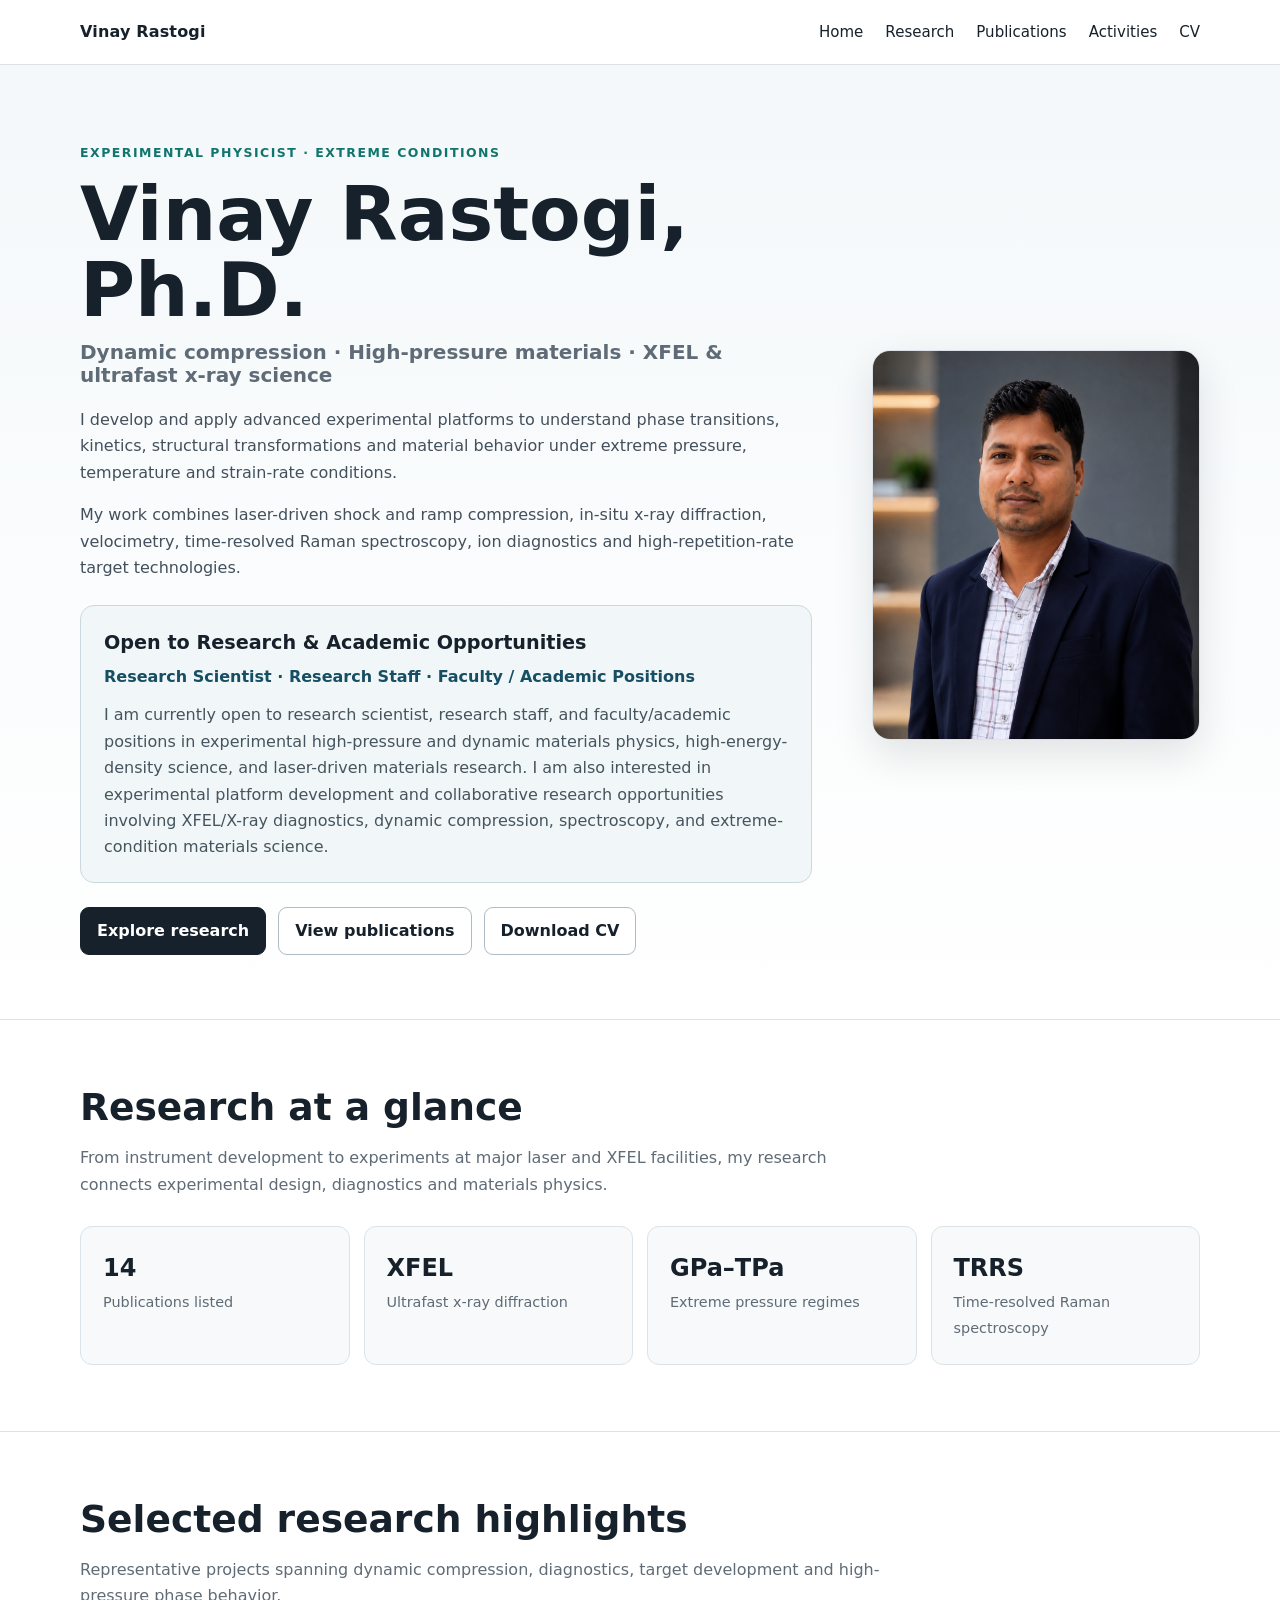
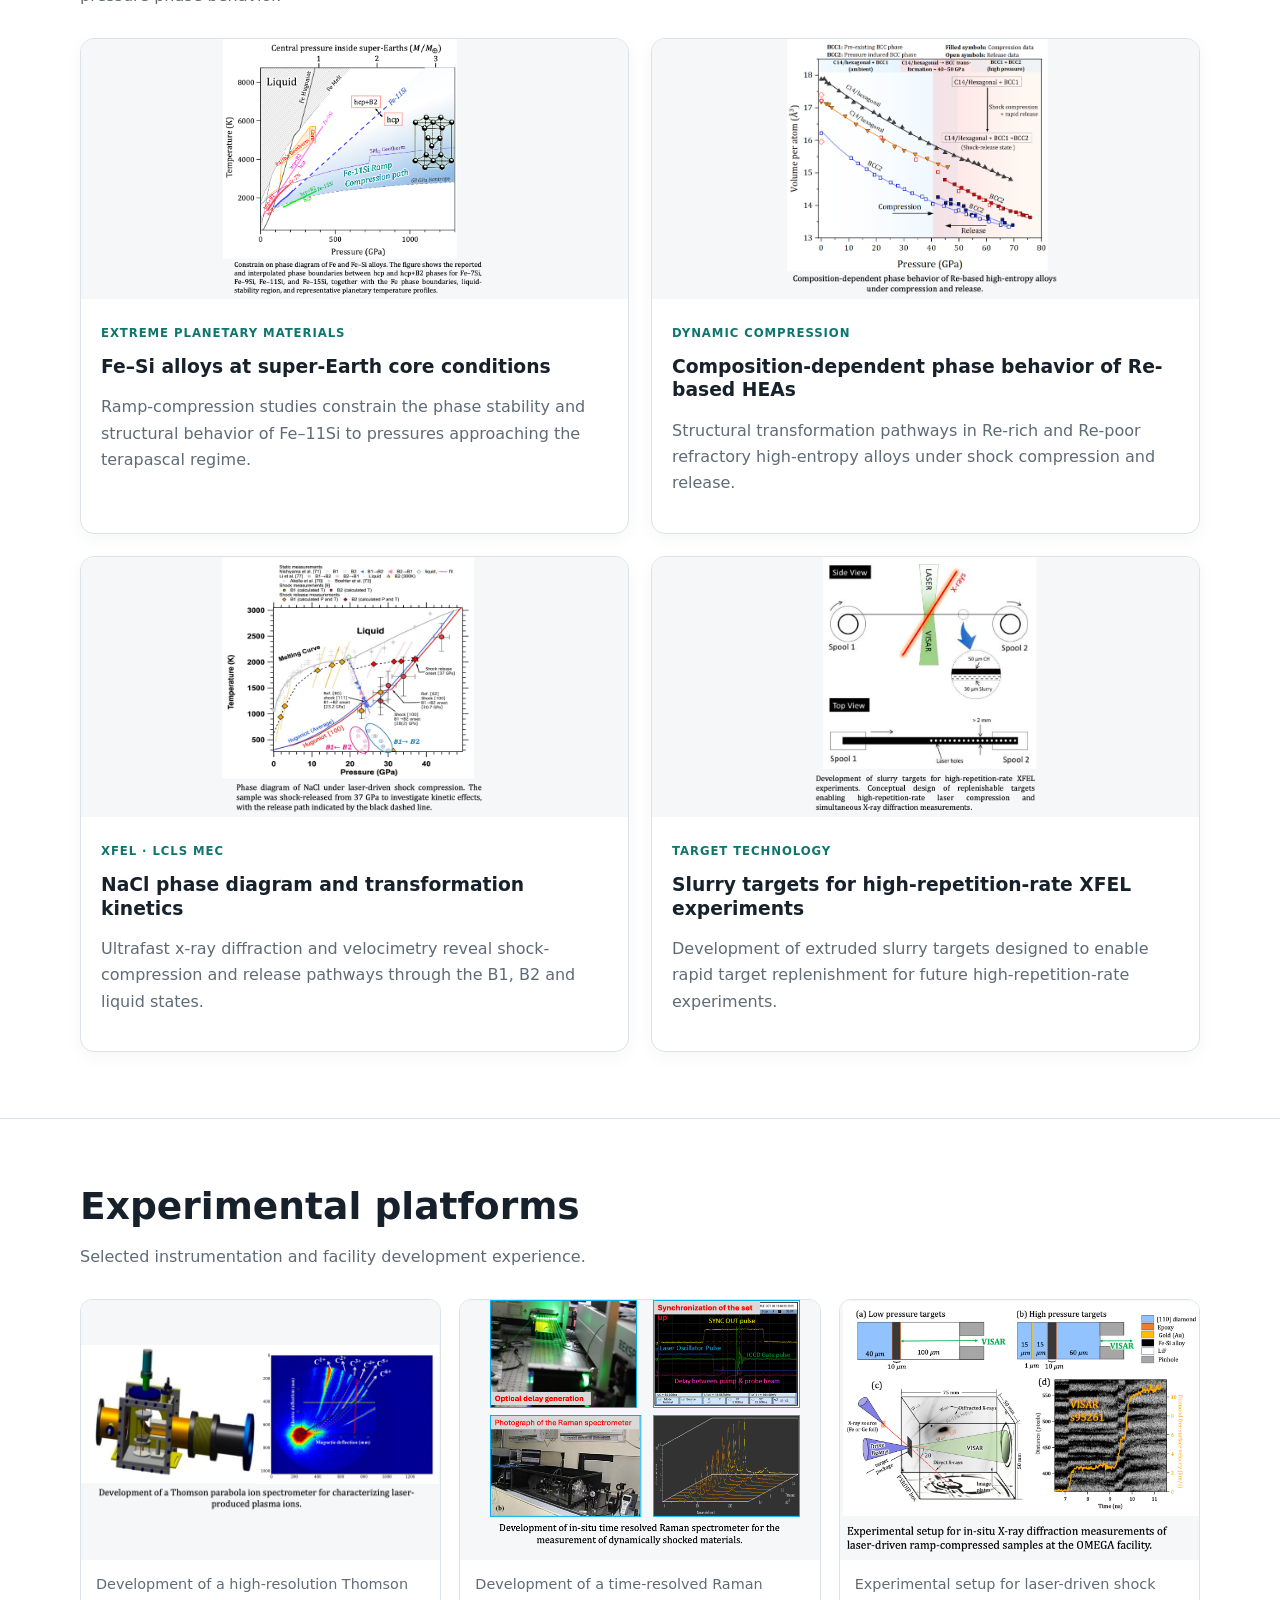
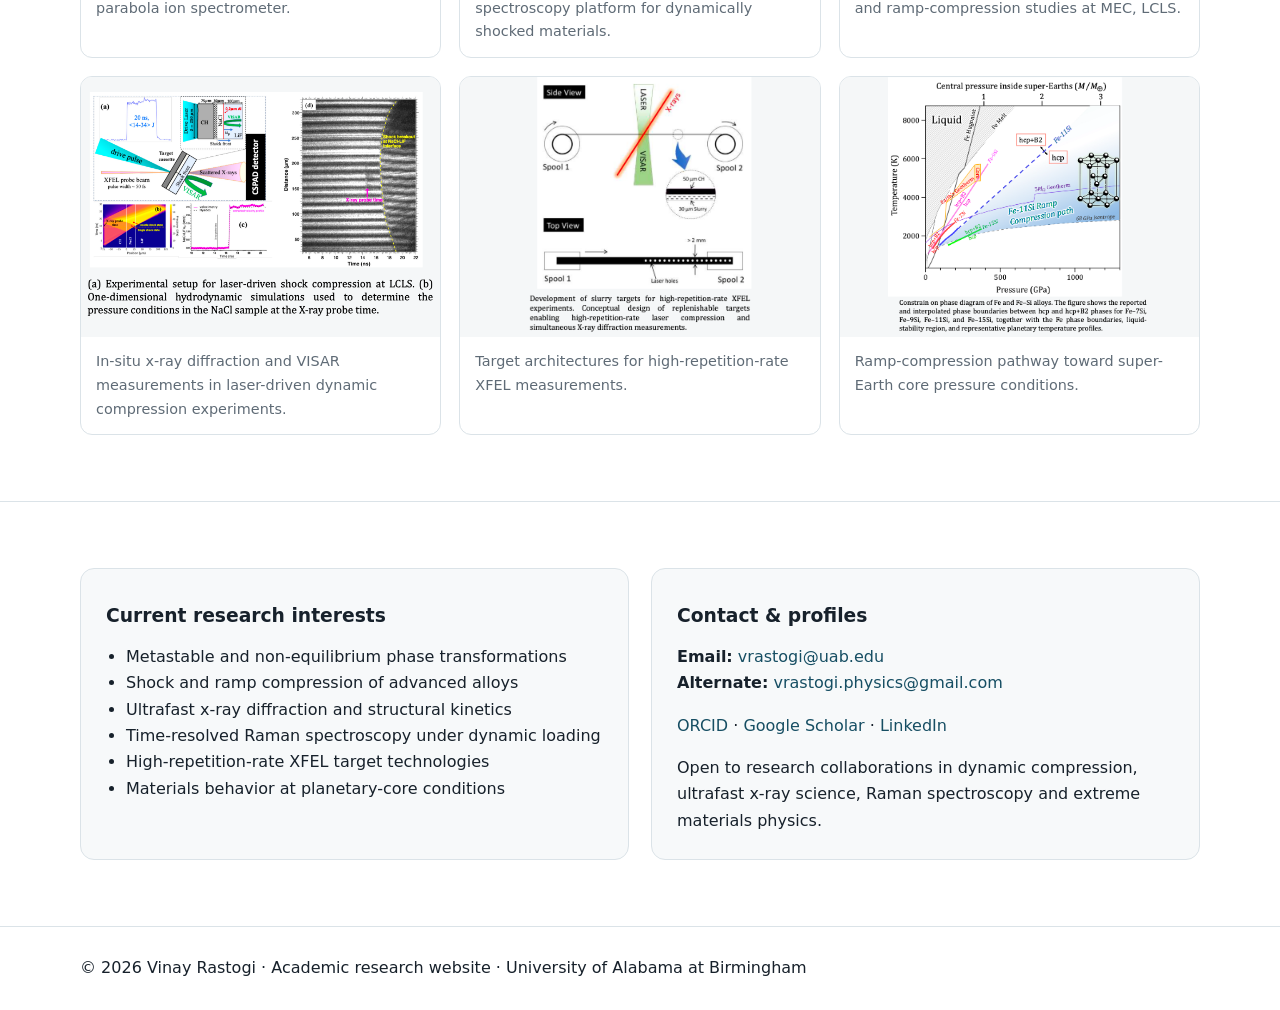
==== commit f60e3256: "Add files via upload" ====
--- a/index.html
+++ b/index.html
@@ -1,6 +1,6 @@
 <!doctype html><html lang="en"><head><meta charset="utf-8"><meta name="viewport" content="width=device-width,initial-scale=1"><meta name="description" content="Vinay Rastogi — research in high-pressure physics, dynamic compression, XFELs, ultrafast x-ray diffraction, Raman spectroscopy and extreme materials science."><title>Vinay Rastogi | Dynamic Materials & High-Pressure Physics</title><link rel="stylesheet" href="style.css"></head><body>
 <nav class="nav"><div class="wrap navin"><a class="brand" href="index.html">Vinay Rastogi</a><div class="links"><a href="index.html">Home</a><a href="research.html">Research</a><a href="publications.html">Publications</a><a href="activities.html">Activities</a><a href="CV_Vinay_Rastogi.pdf">CV</a></div></div></nav>
-<header class="hero"><div class="wrap hero-grid"><div><div class="eyebrow">Experimental physicist · Extreme conditions</div><h1>Vinay Rastogi, Ph.D.</h1><h2>Dynamic compression · High-pressure materials · XFEL & ultrafast x-ray science</h2><p>I develop and apply advanced experimental platforms to understand phase transitions, kinetics, structural transformations and material behavior under extreme pressure, temperature and strain-rate conditions.</p><p>My work combines laser-driven shock and ramp compression, in-situ x-ray diffraction, velocimetry, time-resolved Raman spectroscopy, ion diagnostics and high-repetition-rate target technologies.</p><div class="buttons"><a class="btn primary" href="research.html">Explore research</a><a class="btn" href="publications.html">View publications</a><a class="btn" href="CV_Vinay_Rastogi.pdf">Download CV</a></div></div><div><img class="portrait" src="images/profile.png" alt="Professional portrait of Vinay Rastogi"></div></div></header>
+<header class="hero"><div class="wrap hero-grid"><div><div class="eyebrow">Experimental physicist · Extreme conditions</div><h1>Vinay Rastogi, Ph.D.</h1><h2>Dynamic compression · High-pressure materials · XFEL & ultrafast x-ray science</h2><p>I develop and apply advanced experimental platforms to understand phase transitions, kinetics, structural transformations and material behavior under extreme pressure, temperature and strain-rate conditions.</p><p>My work combines laser-driven shock and ramp compression, in-situ x-ray diffraction, velocimetry, time-resolved Raman spectroscopy, ion diagnostics and high-repetition-rate target technologies.</p><div class="opportunity-banner"><div class="opportunity-title">Open to Research &amp; Academic Opportunities</div><div class="opportunity-tags">Research Scientist · Research Staff · Faculty / Academic Positions</div><p>I am currently open to research scientist, research staff, and faculty/academic positions in experimental high-pressure and dynamic materials physics, high-energy-density science, and laser-driven materials research. I am also interested in experimental platform development and collaborative research opportunities involving XFEL/X-ray diagnostics, dynamic compression, spectroscopy, and extreme-condition materials science.</p></div><div class="buttons"><a class="btn primary" href="research.html">Explore research</a><a class="btn" href="publications.html">View publications</a><a class="btn" href="CV_Vinay_Rastogi.pdf">Download CV</a></div></div><div><img class="portrait" src="images/profile.png" alt="Professional portrait of Vinay Rastogi"></div></div></header>
 <section><div class="wrap"><div class="section-head"><h2>Research at a glance</h2><p>From instrument development to experiments at major laser and XFEL facilities, my research connects experimental design, diagnostics and materials physics.</p></div><div class="stats"><div class="stat"><strong>14</strong><span>Publications listed</span></div><div class="stat"><strong>XFEL</strong><span>Ultrafast x-ray diffraction</span></div><div class="stat"><strong>GPa–TPa</strong><span>Extreme pressure regimes</span></div><div class="stat"><strong>TRRS</strong><span>Time-resolved Raman spectroscopy</span></div></div></div></section>
 <section><div class="wrap"><div class="section-head"><h2>Selected research highlights</h2><p>Representative projects spanning dynamic compression, diagnostics, target development and high-pressure phase behavior.</p></div><div class="cards">
 <article class="card"><img src="images/fe-si.png" alt="Fe-Si ramp compression phase-path figure"><div class="card-body"><span class="tag">Extreme planetary materials</span><h3>Fe–Si alloys at super-Earth core conditions</h3><p>Ramp-compression studies constrain the phase stability and structural behavior of Fe–11Si to pressures approaching the terapascal regime.</p></div></article>
--- a/style.css
+++ b/style.css
@@ -1,4 +1 @@
-:root{--ink:#172033;--muted:#5f6b7a;--accent:#0b5cab;--accent2:#12a6a6;--bg:#f7f9fc;--card:#fff;--line:#e4e9f0;--max:1180px}
-*{box-sizing:border-box}html{scroll-behavior:smooth}body{margin:0;font-family:Inter,system-ui,-apple-system,BlinkMacSystemFont,"Segoe UI",Arial,sans-serif;color:var(--ink);background:var(--bg);line-height:1.65}a{color:var(--accent);text-decoration:none}a:hover{text-decoration:underline}.wrap{max-width:var(--max);margin:auto;padding:0 24px}.nav{position:sticky;top:0;z-index:20;background:rgba(255,255,255,.94);backdrop-filter:blur(10px);border-bottom:1px solid var(--line)}.navin{display:flex;align-items:center;justify-content:space-between;min-height:68px}.brand{font-weight:800;font-size:1.1rem;letter-spacing:-.02em}.links{display:flex;gap:22px;flex-wrap:wrap}.links a{font-weight:650;color:#263246;font-size:.95rem}.hero{padding:76px 0 58px;background:linear-gradient(135deg,#eef5ff 0%,#fff 52%,#eefafa 100%)}.hero-grid{display:grid;grid-template-columns:1.45fr .75fr;gap:64px;align-items:center}.eyebrow{font-weight:800;color:var(--accent);text-transform:uppercase;letter-spacing:.13em;font-size:.8rem}.hero h1{font-size:clamp(2.5rem,5vw,4.7rem);line-height:1.03;margin:12px 0 18px;letter-spacing:-.055em}.hero h2{font-size:1.25rem;font-weight:650;color:#435168;margin:0 0 22px}.hero p{font-size:1.08rem;color:#4f5c6d;max-width:760px}.portrait{width:min(360px,100%);aspect-ratio:4/5;object-fit:cover;border-radius:24px;box-shadow:0 25px 70px rgba(25,43,73,.18);border:8px solid #fff}.buttons{display:flex;gap:12px;flex-wrap:wrap;margin-top:28px}.btn{display:inline-block;padding:11px 17px;border-radius:10px;font-weight:750;border:1px solid var(--line);background:#fff}.btn.primary{background:var(--accent);color:#fff;border-color:var(--accent)}section{padding:70px 0}.section-head{max-width:780px;margin-bottom:30px}.section-head h2{font-size:2rem;margin:0 0 8px;letter-spacing:-.03em}.section-head p{margin:0;color:var(--muted)}.cards{display:grid;grid-template-columns:repeat(2,1fr);gap:22px}.card{background:var(--card);border:1px solid var(--line);border-radius:18px;overflow:hidden;box-shadow:0 8px 30px rgba(21,37,60,.05)}.card img{width:100%;height:235px;object-fit:cover;background:#eef2f6}.card-body{padding:22px}.card h3{margin:0 0 8px;font-size:1.2rem}.card p{margin:0;color:var(--muted)}.tag{display:inline-block;font-size:.75rem;font-weight:800;color:var(--accent);background:#eaf3ff;border-radius:99px;padding:4px 9px;margin-bottom:10px}.split{display:grid;grid-template-columns:1fr 1fr;gap:28px}.panel{background:#fff;border:1px solid var(--line);border-radius:18px;padding:28px}.panel h3{margin-top:0}.timeline{border-left:2px solid #dbe3ee;padding-left:24px}.item{position:relative;margin-bottom:26px}.item:before{content:"";position:absolute;left:-32px;top:7px;width:12px;height:12px;border-radius:50%;background:var(--accent);border:3px solid var(--bg)}.year{font-weight:800;color:var(--accent);font-size:.9rem}.pub{padding:20px 0;border-bottom:1px solid var(--line)}.pub:last-child{border-bottom:0}.pub-title{font-weight:750;color:var(--ink)}.pub-meta{color:var(--muted);margin-top:5px}.pub-links{margin-top:7px;font-size:.9rem}.number{color:var(--accent);font-weight:800;margin-right:8px}.stats{display:grid;grid-template-columns:repeat(4,1fr);gap:14px;margin-top:25px}.stat{background:#fff;border:1px solid var(--line);padding:18px;border-radius:14px}.stat strong{display:block;font-size:1.6rem}.stat span{color:var(--muted);font-size:.88rem}.gallery{display:grid;grid-template-columns:repeat(3,1fr);gap:16px}.gallery figure{margin:0;background:#fff;border:1px solid var(--line);border-radius:14px;overflow:hidden}.gallery img{display:block;width:100%;height:220px;object-fit:cover}.gallery figcaption{padding:12px 14px;font-size:.9rem;color:#566273}.footer{padding:35px 0;border-top:1px solid var(--line);color:var(--muted);font-size:.9rem}.contact-grid{display:grid;grid-template-columns:1.1fr .9fr;gap:24px}.list{padding-left:20px}.list li{margin:8px 0}.note{background:#eef7f7;border-left:4px solid var(--accent2);padding:16px 18px;border-radius:8px;color:#344b52}.page-hero{padding:55px 0 30px;background:#eef5ff}.page-hero h1{font-size:3rem;letter-spacing:-.04em;margin:0 0 8px}.page-hero p{margin:0;color:var(--muted)}
-@media(max-width:850px){.hero-grid,.split,.contact-grid{grid-template-columns:1fr}.cards{grid-template-columns:1fr}.gallery{grid-template-columns:1fr 1fr}.stats{grid-template-columns:1fr 1fr}.portrait{max-width:300px}.links{gap:12px}.hero{padding-top:48px}}
-@media(max-width:520px){.wrap{padding:0 16px}.navin{align-items:flex-start;padding:14px 0;gap:10px}.links{font-size:.85rem}.gallery{grid-template-columns:1fr}.page-hero h1{font-size:2.3rem}}
+:root{--ink:#17212b;--muted:#5f6b76;--accent:#164e63;--accent2:#0f766e;--line:#dbe3e8;--bg:#f7f9fa;--card:#fff;--max:1120px}*{box-sizing:border-box}html{scroll-behavior:smooth}body{margin:0;font-family:Inter,ui-sans-serif,system-ui,-apple-system,BlinkMacSystemFont,"Segoe UI",sans-serif;color:var(--ink);background:#fff;line-height:1.65}a{color:var(--accent);text-decoration:none}a:hover{text-decoration:underline}.wrap{width:min(var(--max),calc(100% - 40px));margin:auto}.nav{position:sticky;top:0;z-index:20;background:rgba(255,255,255,.95);border-bottom:1px solid var(--line);backdrop-filter:blur(8px)}.navin{display:flex;align-items:center;justify-content:space-between;min-height:64px}.brand{font-weight:800;letter-spacing:.01em;color:var(--ink)}.links{display:flex;gap:22px;font-size:.94rem}.links a{color:var(--ink)}.hero{background:linear-gradient(180deg,#f4f8fa 0,#fff 100%);padding:78px 0 64px;border-bottom:1px solid var(--line)}.hero-grid{display:grid;grid-template-columns:1.45fr .65fr;gap:60px;align-items:center}.eyebrow,.section-label{font-size:.78rem;font-weight:800;letter-spacing:.12em;text-transform:uppercase;color:var(--accent2)}h1{font-size:clamp(2.6rem,6vw,4.7rem);line-height:1.02;margin:12px 0}h2{font-size:clamp(1.65rem,3vw,2.35rem);line-height:1.15;margin:0 0 12px}h3{line-height:1.25;margin:10px 0 8px}.hero h2{font-size:1.25rem;font-weight:650;color:var(--muted);margin-bottom:20px}.hero p{max-width:760px;color:#43505b}.portrait{width:100%;max-width:340px;height:390px;object-fit:cover;border-radius:18px;border:1px solid var(--line);box-shadow:0 15px 40px rgba(23,33,43,.12)}.buttons{display:flex;gap:12px;flex-wrap:wrap;margin-top:24px}.btn{display:inline-block;padding:10px 16px;border:1px solid #aebbc4;border-radius:9px;color:var(--ink);font-weight:700;background:#fff}.btn.primary{background:var(--ink);color:#fff;border-color:var(--ink)}section{padding:66px 0;border-bottom:1px solid var(--line)}.section-head{max-width:820px;margin-bottom:28px}.section-head p{color:var(--muted)}.stats{display:grid;grid-template-columns:repeat(4,1fr);gap:14px}.stat{padding:22px;border:1px solid var(--line);border-radius:12px;background:var(--bg)}.stat strong{display:block;font-size:1.5rem}.stat span{color:var(--muted);font-size:.9rem}.cards{display:grid;grid-template-columns:repeat(2,1fr);gap:22px}.card{border:1px solid var(--line);border-radius:14px;overflow:hidden;background:var(--card);box-shadow:0 5px 18px rgba(23,33,43,.04)}.card img,.gallery img{width:100%;height:260px;object-fit:contain;display:block;background:#f5f7f8}.card-body{padding:20px}.card-body p{color:var(--muted)}.tag{display:inline-block;font-size:.73rem;text-transform:uppercase;letter-spacing:.08em;font-weight:800;color:var(--accent2)}.gallery{display:grid;grid-template-columns:repeat(3,1fr);gap:18px}.gallery figure{margin:0;border:1px solid var(--line);border-radius:12px;overflow:hidden;background:#fff}.gallery figcaption{padding:13px 15px;font-size:.9rem;color:var(--muted)}.split{display:grid;grid-template-columns:1fr 1fr;gap:22px}.panel{padding:25px;border:1px solid var(--line);border-radius:14px;background:var(--bg)}.list{padding-left:20px}.opportunity-banner{margin:24px 0;padding:21px 23px;border:1px solid #cbd9df;border-radius:14px;background:#f1f7f8}.opportunity-title{font-size:1.2rem;font-weight:800}.opportunity-tags{margin-top:5px;font-weight:700;color:var(--accent)}.opportunity-banner p{margin:12px 0 0;color:#46545e}.pub{display:grid;grid-template-columns:90px 1fr;gap:24px;padding:23px 0;border-bottom:1px solid var(--line)}.pub .year{font-weight:800;color:var(--accent2)}.pub p{margin:0;color:var(--muted)}.subhero{padding:70px 0 48px;background:var(--bg);border-bottom:1px solid var(--line)}.back{font-size:.9rem}.lead{font-size:1.08rem;color:var(--muted);max-width:820px}footer{padding:28px 0}.footer-inner{display:flex;justify-content:space-between;color:var(--muted);font-size:.9rem}@media(max-width:850px){.hero-grid,.split{grid-template-columns:1fr}.portrait{max-width:300px}.stats{grid-template-columns:repeat(2,1fr)}.gallery{grid-template-columns:repeat(2,1fr)}.links{gap:10px}.navin{align-items:flex-start;padding:14px 0}.links{flex-wrap:wrap;justify-content:flex-end}}@media(max-width:600px){.wrap{width:min(var(--max),calc(100% - 28px))}.hero{padding:50px 0}.cards,.gallery,.stats{grid-template-columns:1fr}.links{font-size:.82rem}.pub{grid-template-columns:1fr;gap:4px}.footer-inner{display:block}.footer-inner a{display:inline-block;margin-top:8px}}
